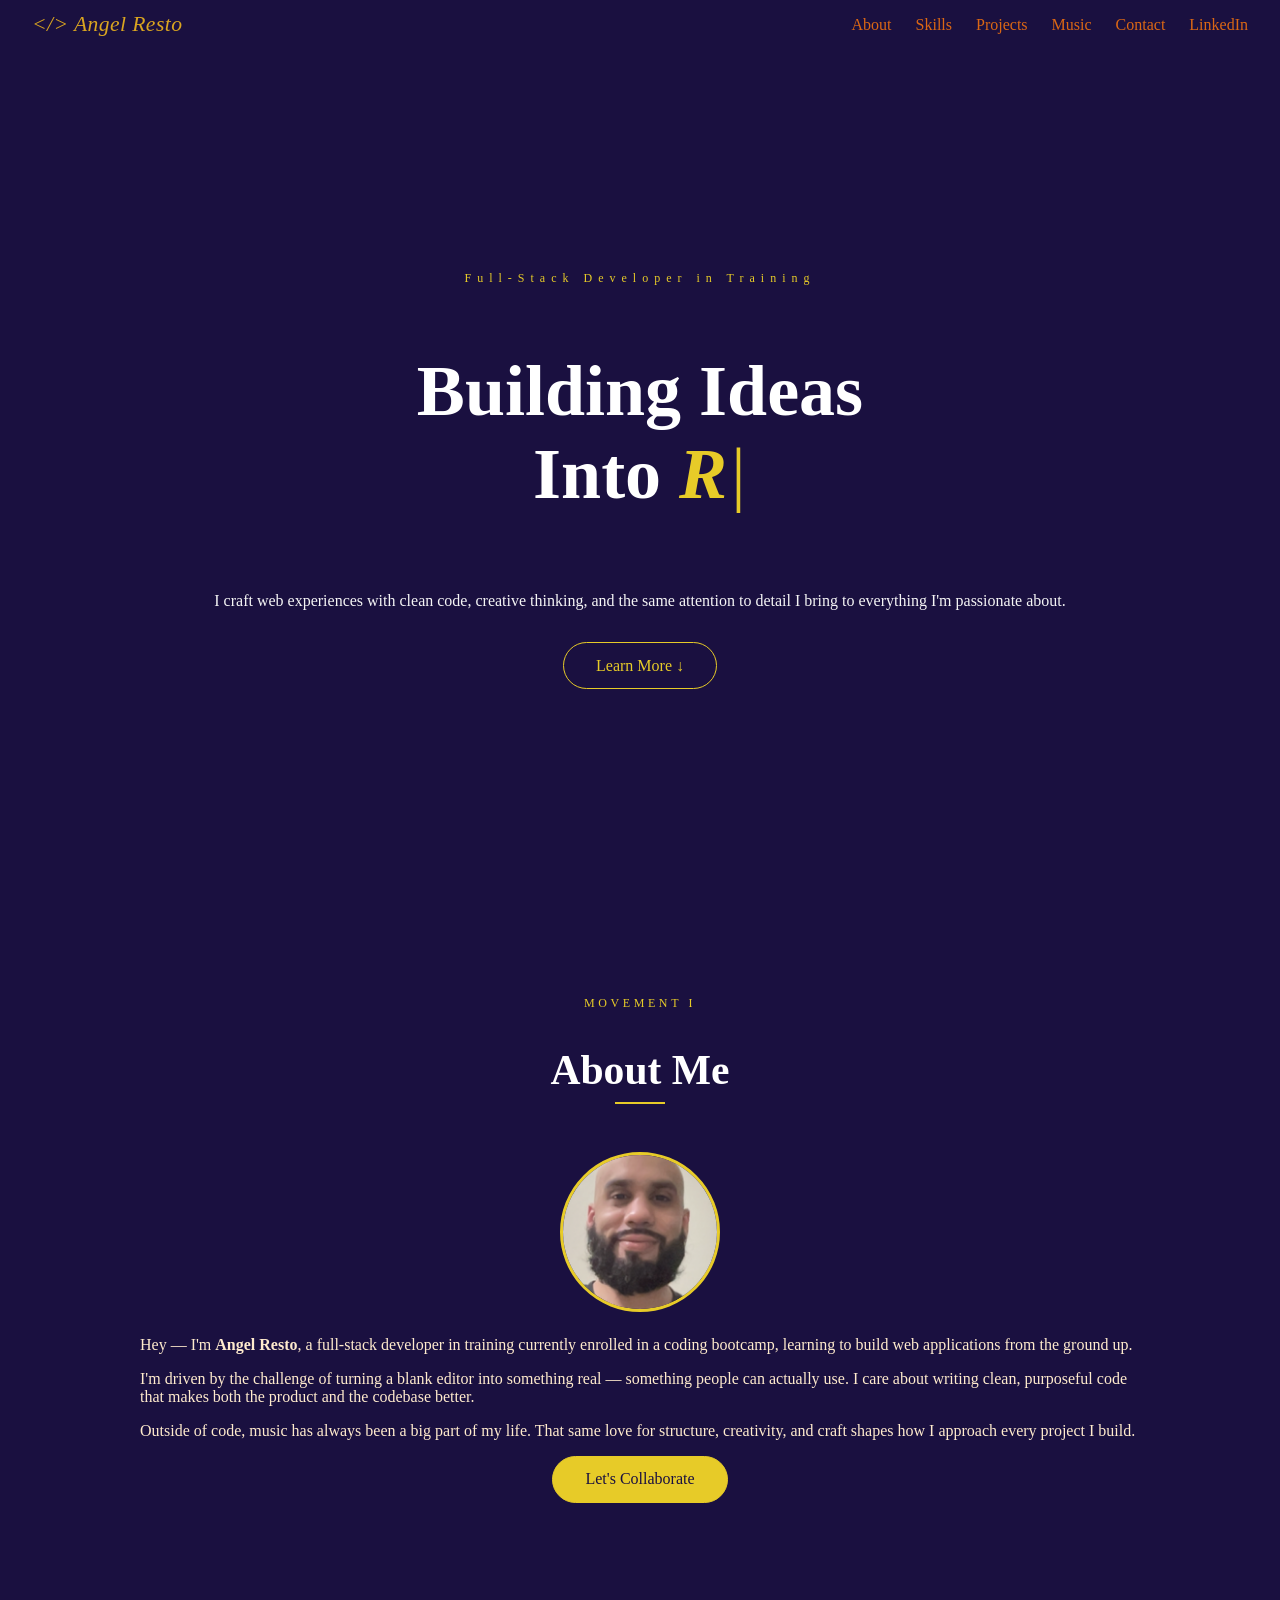
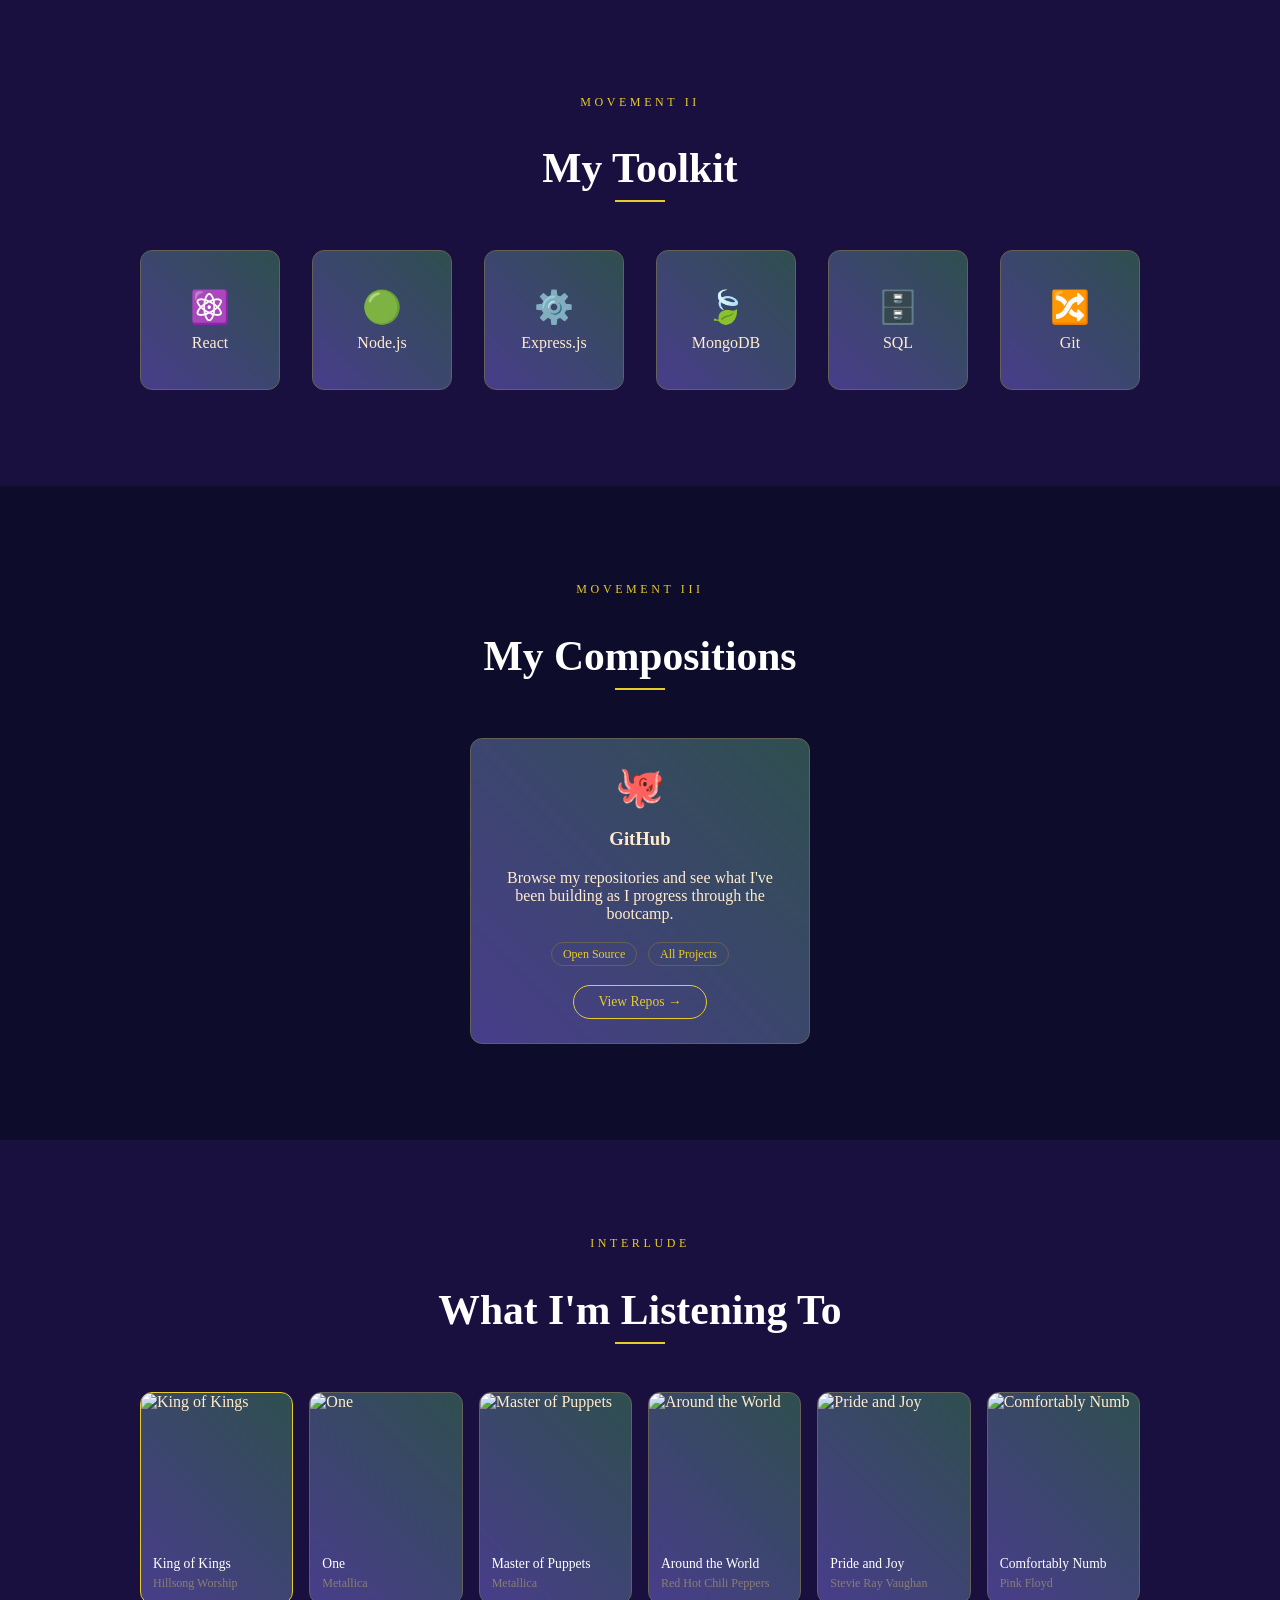
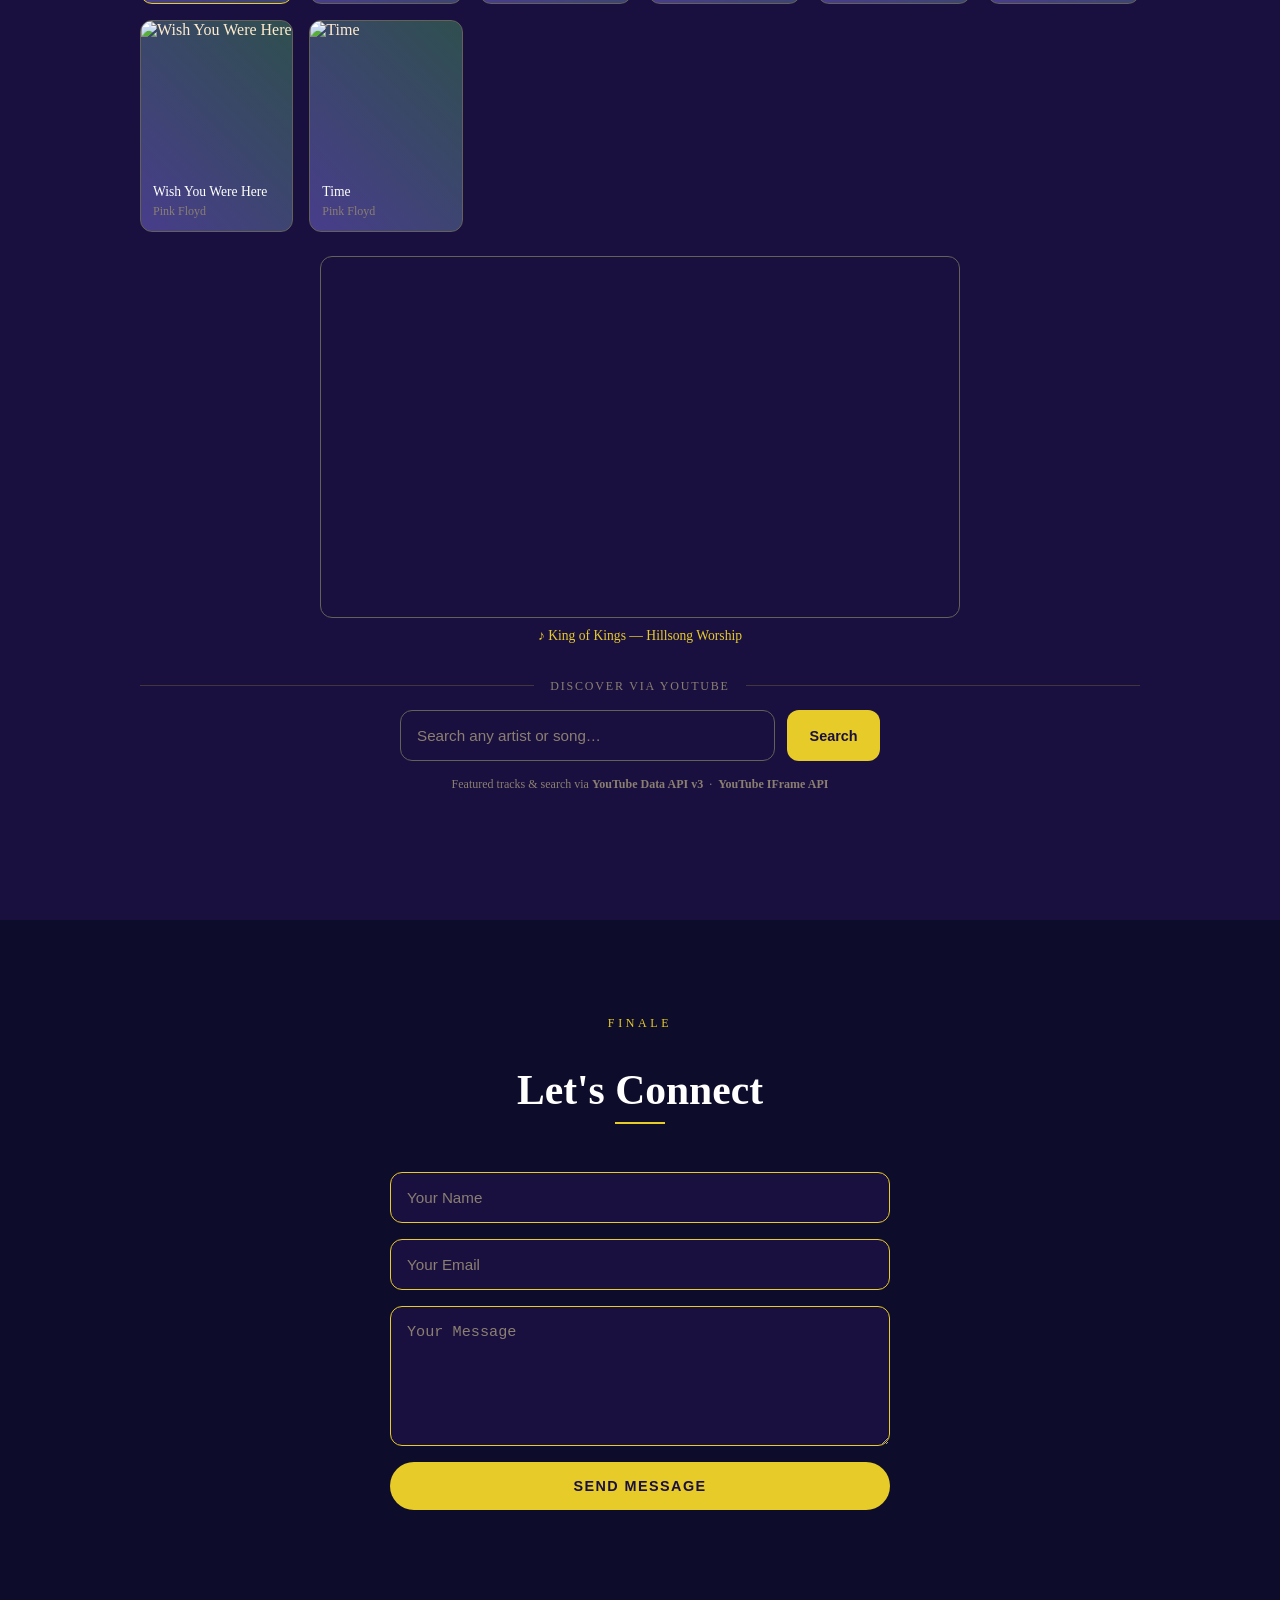
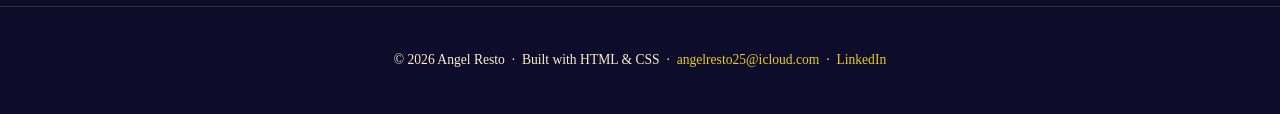
==== index.html @ a1e91346 "Fix search divider label from iTunes to YouTube Co-Authored-By: Claude Sonnet 4.6 <noreply@anthropic" ====
<!DOCTYPE html>                                                                                 
  <html lang="en">
  <head>                                                                                          
    <meta charset="UTF-8">                                  
    <meta name="viewport" content="width=device-width, initial-scale=1.0">
    <link href="styles.css" rel="stylesheet">
    <script src="https://www.youtube.com/iframe_api"></script>                                                     
    <title> Angel | Full-Stack Developer</title>
  </head>                                                                                         
  <body>                                                    
                                                                                                  
    <!--Navigation-->                                       

    <nav>
      <a href="#hero" class="logo"> &lt;/&gt; Angel Resto </a>
      <button class="hamburger" aria-label="Toggle menu">&#9776;</button>
      <ul>                                                                                        
        <li><a href="#about">About</a></li>                 
        <li><a href="#skills">Skills</a></li>                                                     
        <li><a href="#projects">Projects</a></li>
        <li><a href="#music">Music</a></li>
        <li><a href="#contact">Contact</a></li>
        <li><a href="https://www.linkedin.com/in/angel-resto-1301302b9/" target="_blank">LinkedIn</a></li>
      </ul>                                                                                       
    </nav>                                                  

  <!-- Hero Section-->                                                                            
    <section id="hero">
      <p class="hero-eyebrow">Full-Stack Developer in Training</p>                                
      <h1>Building Ideas<br>Into <em>Reality</em></h1>      
      <p class="tagline">                                                                         
        I craft web experiences with clean code, creative thinking, and the same                  
        attention to detail I bring to everything I'm passionate about.                           
      </p>                                                                                        
      <a href="#about" class="btn">Learn More ↓</a>                                               
    </section>                                              
                                                                                                  
  <!--About-->                                                                                    
  <div class="section-wrap fade-in" id="about">
    <div class="inner">                                                                           
      <span class="sectionlabel">Movement I</span>         
      <h2 class="sectiontitle">About Me</h2>
      <div class="gold-rule"></div>                                                               
      <img src="angel.jpeg" alt="Angel Resto" class="about-avatar" />
      <div class="about-text">                                                                    
        <p>                                                 
          Hey — I'm <strong>Angel Resto</strong>, a full-stack developer in training              
          currently enrolled in a coding bootcamp, learning to build web applications             
          from the ground up.                                                                     
        </p>                                                                                      
        <p>                                                                                       
          I'm driven by the challenge of turning a blank editor into something
          real — something people can actually use. I care about writing clean,                   
          purposeful code that makes both the product and the codebase better.                    
        </p>                                                                                      
        <p>                                                                                       
          Outside of code, music has always been a big part of my life. That same                 
          love for structure, creativity, and craft shapes how I approach every                   
          project I build.                                                                        
        </p>                                                                                      
        <a href="#contact" class="btn btn-solid">Let's Collaborate</a>                            
      </div>                                                                                      
    </div>
  </div>                                                                                          
                                                            
  <!--Skills-->
  <div class="section-wrap fade-in" id="skills">
    <div class="inner">                                                                           
      <span class="sectionlabel">Movement II</span>
      <h2 class="sectiontitle">My Toolkit</h2>                                                    
      <div class="gold-rule"></div>                         
      <div class="skills-grid">                                                                   
        <div class="skills-card">
          <span class="skills-icon">⚛️ </span>                                                     
          <span>React</span>                                
        </div>                                                                                    
        <div class="skills-card">
          <span class="skills-icon">🟢</span>                                                     
          <span>Node.js</span>                              
        </div>
        <div class="skills-card">                                                                 
          <span class="skills-icon">⚙️ </span>
          <span>Express.js</span>                                                                 
        </div>                                                                                    
        <div class="skills-card">
          <span class="skills-icon">🍃</span>                                                     
          <span>MongoDB</span>                              
        </div>                                                                                    
        <div class="skills-card">
          <span class="skills-icon">🗄️ </span>                                                     
          <span>SQL</span>                                  
        </div>
        <div class="skills-card">
          <span class="skills-icon">🔀</span>                                                     
          <span>Git</span>
        </div>                                                                                    
      </div>                                                
    </div>
  </div>                                                                                          
  
  <div class="section-wrap alt fade-in" id="projects">                                                    
    <div class="inner">                                     
      <span class="sectionlabel">Movement III</span>
      <h2 class="sectiontitle">My Compositions</h2>
      <div class="gold-rule"></div>                                                               
      <div class="projects-grid">
        <div class="project-card">
          <div class="project-thumb">🐙</div>
          <div class="project-info">
            <h3>GitHub</h3>
            <p>Browse my repositories and see what I've been building as I progress through the bootcamp.</p>
            <span class="tag">Open Source</span>
            <span class="tag">All Projects</span>
            <a href="https://github.com/lresto434-eng" target="_blank" class="card-btn">View Repos →</a>
          </div>
        </div>
      </div>
    </div>                                                                                        
  </div>
                                                                                                  
  <!-- ═══ MUSIC ═══ -->
  <div class="section-wrap fade-in" id="music">
    <div class="inner">
      <span class="sectionlabel">Interlude</span>
      <h2 class="sectiontitle">What I'm Listening To</h2>
      <div class="gold-rule"></div>

      <!-- Featured tracks — click to load into YouTube player -->
      <div class="music-featured-grid"></div>

      <!-- YouTube IFrame Player -->
      <div class="yt-player-wrap">
        <div id="yt-player"></div>
      </div>
      <p class="yt-now-playing" id="yt-now-playing">♪ King of Kings — Hillsong Worship</p>

      <!-- iTunes API search -->
      <div class="music-search-divider">
        <span>Discover via YouTube</span>
      </div>
      <div class="music-search">
        <input type="text" id="music-input" placeholder="Search any artist or song…" />
        <button id="music-search-btn">Search</button>
      </div>
      <p class="music-api-note">
        Featured tracks &amp; search via <strong>YouTube Data API v3</strong> &nbsp;·&nbsp; <strong>YouTube IFrame API</strong>
      </p>
      <div class="music-search-grid"></div>
    </div>
  </div>

  <!-- ═══ CONTACT ═══ -->                                  
    <div class="section-wrap alt fade-in" id="contact">
      <div class="inner">
        <span class="sectionlabel">Finale</span>
        <h2 class="sectiontitle">Let's Connect</h2>                                               
        <div class="gold-rule"></div>
        <form class="contact-form">
          <input type="text"  name="name"    placeholder="Your Name"    required />
          <input type="email" name="email"   placeholder="Your Email"   required />
          <textarea           name="message" placeholder="Your Message" required></textarea>
          <button type="submit">Send Message</button>
        </form>
                                                                                   
      </div>
    </div>                                                                                        
                                                            
    <!-- Footer -->
    <footer>
      <p>
        © 2026 Angel Resto &nbsp;·&nbsp; Built with HTML &amp; CSS &nbsp;·&nbsp;
        <a href="mailto:angelresto25@icloud.com">angelresto25@icloud.com</a> &nbsp;·&nbsp;
        <a href="https://www.linkedin.com/in/angel-resto-1301302b9/" target="_blank">LinkedIn</a>                      
      </p>                                                                                        
    </footer>                                                                                     
    <script src="script.js"></script>
  </body>
  </html>
---- styles.css ----
html * {
    box-sizing: border-box;
}

body {
    margin: 0;
    padding: 0;
    background: #1a1040;
    font-family: Georgia, 'Times New Roman', Times, serif;
    color: blanchedalmond;
}

/* ── Nav ── */
nav {
    position: fixed;
    top: 0;
    width: 100%;
    display: flex;
    align-items: center;
    justify-content: space-between;
    padding: 0.75rem 2rem;
    z-index: 100;
}

nav ul {
    display: flex;
    list-style: none;
    gap: 1.5rem;
    margin: 0;
    padding: 0;
}

nav ul a {
    color: rgb(219, 103, 20);
    text-decoration: none;
}

nav ul a:hover {
    color: rgb(134, 9, 3);
}

.logo {
    color: goldenrod;
    font-size: 1.35rem;
    font-style: italic;
    text-decoration: none;
    letter-spacing: 0.02em;
}

/* ── Hero ── */
#hero {
    position: relative;
    padding: 6em 2em 3em;
    display: flex;
    flex-direction: column;
    align-items: center;
    justify-content: center;
    min-height: 100vh;
    text-align: center;
}

.hero-eyebrow {
    font-size: 0.75em;
    letter-spacing: 0.5em;
    color: rgb(231, 203, 40);
    margin-bottom: 5px;
}

h1 {
    font-size: clamp(2.5rem, 6vw, 4.5rem);
    text-align: center;
    color: white;
}

#hero h1 em {
    color: rgb(231, 203, 40);
    font-style: italic;
}

.tagline {
    margin-bottom: 2rem;
    color: whitesmoke;
}

/* ── Button ── */
.btn {
    display: block;
    border: 1.5px solid rgb(231, 203, 40);
    padding: 0.85em 2em;
    border-radius: 50px;
    color: rgb(231, 203, 40);
    text-decoration: none;
    width: fit-content;
    margin: 0 auto;
    transition: background 0.25s, color 0.25s;
}

.btn:hover {
    background: rgb(231, 203, 40);
    color: #1a1040;
}

.btn-solid {
    background: rgb(231, 203, 40);
    color: #1a1040;
}

.btn-solid:hover {
    background: rgb(248, 225, 95);
}

/* ── Section layout ── */
.section-wrap {
    padding: 6rem 2rem;
}

.section-wrap.alt {
    background: #0d0c2a;
}

.inner {
    max-width: 1000px;
    margin: 0 auto;
}

.sectionlabel {
    display: block;
    text-align: center;
    color: rgb(231, 203, 40);
    font-size: 0.75rem;
    letter-spacing: 0.3em;
    text-transform: uppercase;
    margin-bottom: 0.5rem;
}

.sectiontitle {
    color: white;
    text-align: center;
    font-size: clamp(1.8rem, 4vw, 2.6rem);
    margin-bottom: 0.5rem;
}

.gold-rule {
    width: 50px;
    height: 2px;
    background: rgb(231, 203, 40);
    margin: 0 auto 3rem;
}

h2, h3 {
    text-align: center;
}

p {
    color: blanchedalmond;
}

/* ── About ── */
.about-avatar {
    display: block;
    width: 160px;
    height: 160px;
    border-radius: 50%;
    object-fit: cover;
    border: 3px solid rgb(231, 203, 40);
    margin: 0 auto 1.5rem;
}

/* ── Skills ── */
.skills-grid {
    display: flex;
    justify-content: space-between;
    align-items: center;
    flex-wrap: wrap;
    gap: 1rem;
}

.skills-card {
    border: 1.5px solid rgb(99, 97, 88);
    width: 140px;
    height: 140px;
    border-radius: 12px;
    background: linear-gradient(45deg, darkslateblue, darkslategray);
    text-align: center;
    display: flex;
    flex-direction: column;
    align-items: center;
    justify-content: center;
}

.skills-card:hover {
    border-color: rgb(231, 203, 40);
}

span.skills-icon {
    display: block;
    font-size: 2em;
    margin-bottom: 0.5rem;
}

/* ── Projects ── */
.projects-grid {
    display: flex;
    justify-content: center;
    gap: 1.5rem;
    flex-wrap: wrap;
}

.project-card {
    border: 1.5px solid rgb(99, 97, 88);
    width: 340px;
    border-radius: 12px;
    background: linear-gradient(45deg, darkslateblue, darkslategray);
    text-align: center;
    padding: 1.5rem;
}

.project-card:hover {
    border-color: rgb(231, 203, 40);
}

.project-thumb {
    display: block;
    font-size: 2.5rem;
    margin-bottom: 1rem;
}

.tag {
    display: inline-block;
    border: 1px solid rgb(99, 97, 88);
    color: rgb(231, 203, 40);
    padding: 0.2rem 0.7rem;
    border-radius: 50px;
    font-size: 0.75rem;
    margin: 0.2rem;
}

span a {
    color: rgb(231, 203, 40);
}

.project-info h3 a {
    color: white;
    text-decoration: none;
}

.project-info h3 a:hover {
    color: rgb(231, 203, 40);
}

/* ── YouTube player ── */
.yt-player-wrap {
  position: relative;
  width: 100%;
  max-width: 640px;
  margin: 1.5rem auto 0;
  padding-bottom: min(56.25%, 360px);
  height: 0;
  border-radius: 12px;
  overflow: hidden;
  border: 1.5px solid rgb(99, 97, 88);
}

.yt-player-wrap iframe {
  position: absolute;
  top: 0; left: 0;
  width: 100%;
  height: 100%;
}

.yt-now-playing {
  text-align: center;
  color: rgb(231, 203, 40);
  font-size: 0.85rem;
  margin: 0.6rem 0 2rem;
}

.music-search-divider {
  text-align: center;
  margin: 2rem 0 1rem;
  position: relative;
}

.music-search-divider::before {
  content: '';
  position: absolute;
  top: 50%;
  left: 0; right: 0;
  height: 1px;
  background: rgba(231, 203, 40, 0.2);
}

.music-search-divider span {
  position: relative;
  background: #1a1040;
  padding: 0 1rem;
  color: rgb(138, 127, 112);
  font-size: 0.75rem;
  letter-spacing: 0.15em;
  text-transform: uppercase;
}

/* ── Music search bar ── */
.music-search {
  display: flex;
  gap: 0.75rem;
  max-width: 480px;
  margin: 0 auto 1rem;
}

.music-search input {
  flex: 1;
  border-color: rgb(99, 97, 88);
}

.music-search input:focus {
  outline: none;
  border-color: rgb(231, 203, 40);
}

.music-search button {
  background: rgb(231, 203, 40);
  color: #1a1040;
  border: none;
  padding: 0 1.4rem;
  border-radius: 12px;
  font-size: 0.9rem;
  font-weight: 600;
  cursor: pointer;
  transition: background 0.25s;
  white-space: nowrap;
}

.music-search button:hover {
  background: rgb(248, 225, 95);
}

.music-api-note {
  text-align: center;
  font-size: 0.75rem;
  color: rgb(138, 127, 112);
  margin-bottom: 2rem;
}

.music-api-note a {
  color: rgb(231, 203, 40);
  text-decoration: none;
}

/* ── Music Section ── */
.music-featured-grid {
  display: grid;
  grid-template-columns: repeat(auto-fill, minmax(140px, 1fr));
  gap: 1rem;
  margin-bottom: 1.5rem;
}

.music-featured-grid .music-card {
  cursor: pointer;
}

.music-featured-grid .music-card.active {
  border-color: rgb(231, 203, 40);
}

.music-grid,
.music-search-grid {
  display: grid;
  grid-template-columns: repeat(auto-fill, minmax(160px, 1fr));
  gap: 1.2rem;
  margin-top: 1.5rem;
}

.music-card {
  background: linear-gradient(45deg, darkslateblue, darkslategray);
  border: 1.5px solid rgb(99, 97, 88);
  border-radius: 12px;
  overflow: hidden;
  display: flex;
  flex-direction: column;
  transition: border-color 0.25s;
}

.music-card:hover {
  border-color: rgb(231, 203, 40);
}

.music-art {
  width: 100%;
  aspect-ratio: 1;
  object-fit: cover;
  display: block;
}

.music-info {
  padding: 0.75rem;
  flex: 1;
}

.music-track {
  color: white;
  font-size: 0.85rem;
  margin: 0 0 0.25rem;
  white-space: nowrap;
  overflow: hidden;
  text-overflow: ellipsis;
}

.music-artist {
  color: rgb(138, 127, 112);
  font-size: 0.75rem;
  margin: 0;
}

.music-play {
  width: 100%;
  background: none;
  border: none;
  border-top: 1px solid rgba(231, 203, 40, 0.2);
  color: rgb(231, 203, 40);
  font-size: 1rem;
  padding: 0.6rem;
  cursor: pointer;
  transition: background 0.25s;
}

.music-play:hover {
  background: rgba(231, 203, 40, 0.1);
}

/* ── Project card button ── */
.card-btn {
  display: block;
  width: fit-content;
  margin: 1rem auto 0;
  border: 1.5px solid rgb(231, 203, 40);
  color: rgb(231, 203, 40);
  padding: 0.6em 1.8em;
  border-radius: 50px;
  text-decoration: none;
  font-size: 0.85rem;
  transition: background 0.25s, color 0.25s;
}

.card-btn:hover {
  background: rgb(231, 203, 40);
  color: #1a1040;
}

/* ── Contact ── */
.contact-form {
    display: flex;
    flex-direction: column;
    max-width: 500px;
    margin: 0 auto;
    gap: 1rem;
}

input {
    width: 100%;
    padding: 1rem;
    border-radius: 12px;
    border: 1.5px solid rgb(231, 203, 40);
    background: #1a1040;
    color: whitesmoke;
    font-size: 0.95rem;
}

textarea {
    min-height: 140px;
    width: 100%;
    padding: 1rem;
    border-radius: 12px;
    border: 1.5px solid rgb(231, 203, 40);
    background: #1a1040;
    color: whitesmoke;
    font-size: 0.95rem;
    resize: vertical;
}

input::placeholder,
textarea::placeholder {
    color: rgb(138, 127, 112);
}

.contact-form button {
    background: rgb(231, 203, 40);
    color: #1a1040;
    border: none;
    padding: 1rem;
    border-radius: 50px;
    font-size: 0.9rem;
    font-weight: 600;
    letter-spacing: 0.1em;
    text-transform: uppercase;
    cursor: pointer;
    width: 100%;
    transition: background 0.25s;
}

.contact-form button:hover {
    background: rgb(248, 225, 95);
}

/* ── Social links (contact section) ── */
.social-links {
  display: flex;
  justify-content: center;
  margin-top: 1.5rem;
}

.social-btn {
  border: 1.5px solid rgb(231, 203, 40);
  color: rgb(231, 203, 40);
  padding: 0.6em 1.8em;
  border-radius: 50px;
  text-decoration: none;
  font-size: 0.9rem;
  letter-spacing: 0.05em;
  transition: background 0.25s, color 0.25s;
}

.social-btn:hover {
  background: rgb(231, 203, 40);
  color: #1a1040;
}

/* ── Footer ── */
footer {
    background: #0d0c2a;
    border-top: 1px solid rgba(231, 203, 40, 0.2);
    text-align: center;
    padding: 2rem;
    color: rgb(138, 127, 112);
    font-size: 0.85rem;
}

footer a {
    color: rgb(231, 203, 40);
    text-decoration: none;
}

  /* ── Responsive ── */                                                                          
  @media (max-width: 768px) {
    /* Keep logo and hamburger side-by-side */
    nav {
      flex-direction: row;
      align-items: center;
      padding: 0.75rem 1rem;
      flex-wrap: wrap;
    }

    /* Show the hamburger button */
    .hamburger {
      display: block;
    }

    /* Hide links by default; nav.nav-open reveals them */
    nav ul {
      display: none;
      flex-direction: column;
      align-items: center;
      gap: 1rem;
      width: 100%;
      padding: 0.75rem 0;
      border-top: 1px solid rgba(231, 203, 40, 0.2);
    }

    nav.nav-open ul {
      display: flex;
    }

                                                            
    #hero {
      padding: 9em 1.5em 3em;
    }                                                                                             
   
    .section-wrap {                                                                               
      padding: 4rem 1.5rem;                                 
    }

    .skills-grid {
      justify-content: center;
    }
                                                                                                  
    .project-card {
      width: 100%;                                                                                
      max-width: 340px;                                     
    }
  }

/* ── Typewriter cursor ── */
/* The | character blinks using a CSS animation. step-end makes it switch
   instantly (on/off) rather than smoothly fading, which looks like a real cursor. */
.typewriter-cursor {
  display: inline;
  color: rgb(231, 203, 40);
  font-weight: 300;
  animation: blink 0.75s step-end infinite;
}

@keyframes blink {
  0%, 100% { opacity: 1; }
  50%       { opacity: 0; }
}

/* ── Hamburger button ── */
/* Hidden on desktop; script.js toggles nav.nav-open to show/hide the ul */
.hamburger {
  display: none;
  background: none;
  border: 1.5px solid goldenrod;
  color: goldenrod;
  font-size: 1.25rem;
  border-radius: 6px;
  padding: 0.25rem 0.6rem;
  cursor: pointer;
}

/* ── Active nav link (set by script.js) ── */
nav ul a.active {
  color: rgb(231, 203, 40);
  border-bottom: 1.5px solid rgb(231, 203, 40);
}

/* ── Scroll fade-in ── */
/* .js-loaded is added to <body> by script.js, so this only activates when
   JS is running — visitors without JS will still see all content normally */
.js-loaded .fade-in {
  opacity: 0;
  transform: translateY(28px);
  transition: opacity 0.6s ease, transform 0.6s ease;
}

.js-loaded .fade-in.visible {
  opacity: 1;
  transform: translateY(0);
}

/* ── Contact form success message ── */
.form-success {
  text-align: center;
  color: rgb(231, 203, 40);
  font-size: 1.1rem;
  padding: 2rem;
  border: 1.5px solid rgb(231, 203, 40);
  border-radius: 12px;
}

.form-error {
  text-align: center;
  color: tomato;
  font-size: 0.9rem;
  margin-bottom: 0.5rem;
}

  @media (max-width: 480px) {
    nav ul {
      font-size: 0.85rem;
      gap: 0.5rem;                                                                                
    }
                                                                                                  
    .skills-card {                                          
      width: 120px;
      height: 120px;
    }

    .section-wrap {                                                                               
      padding: 3rem 1rem;
    }                                                                                             
  }
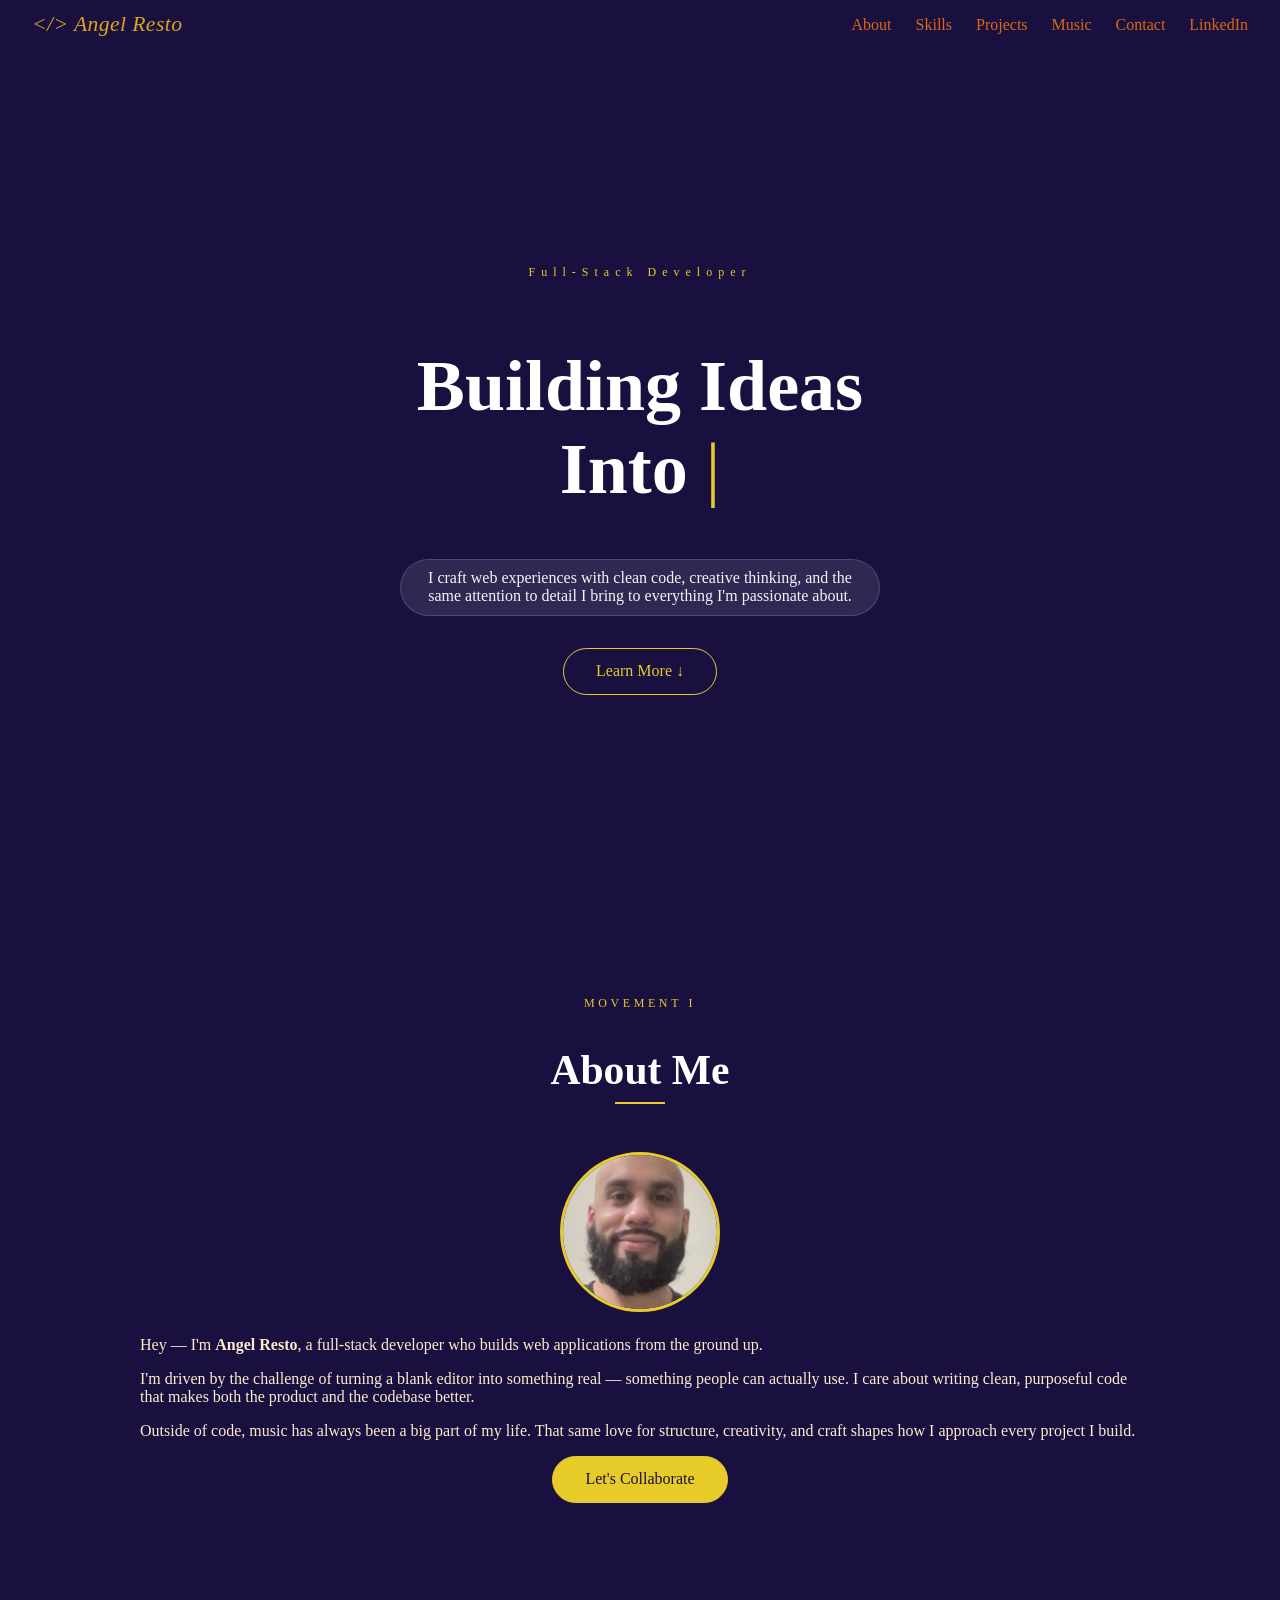
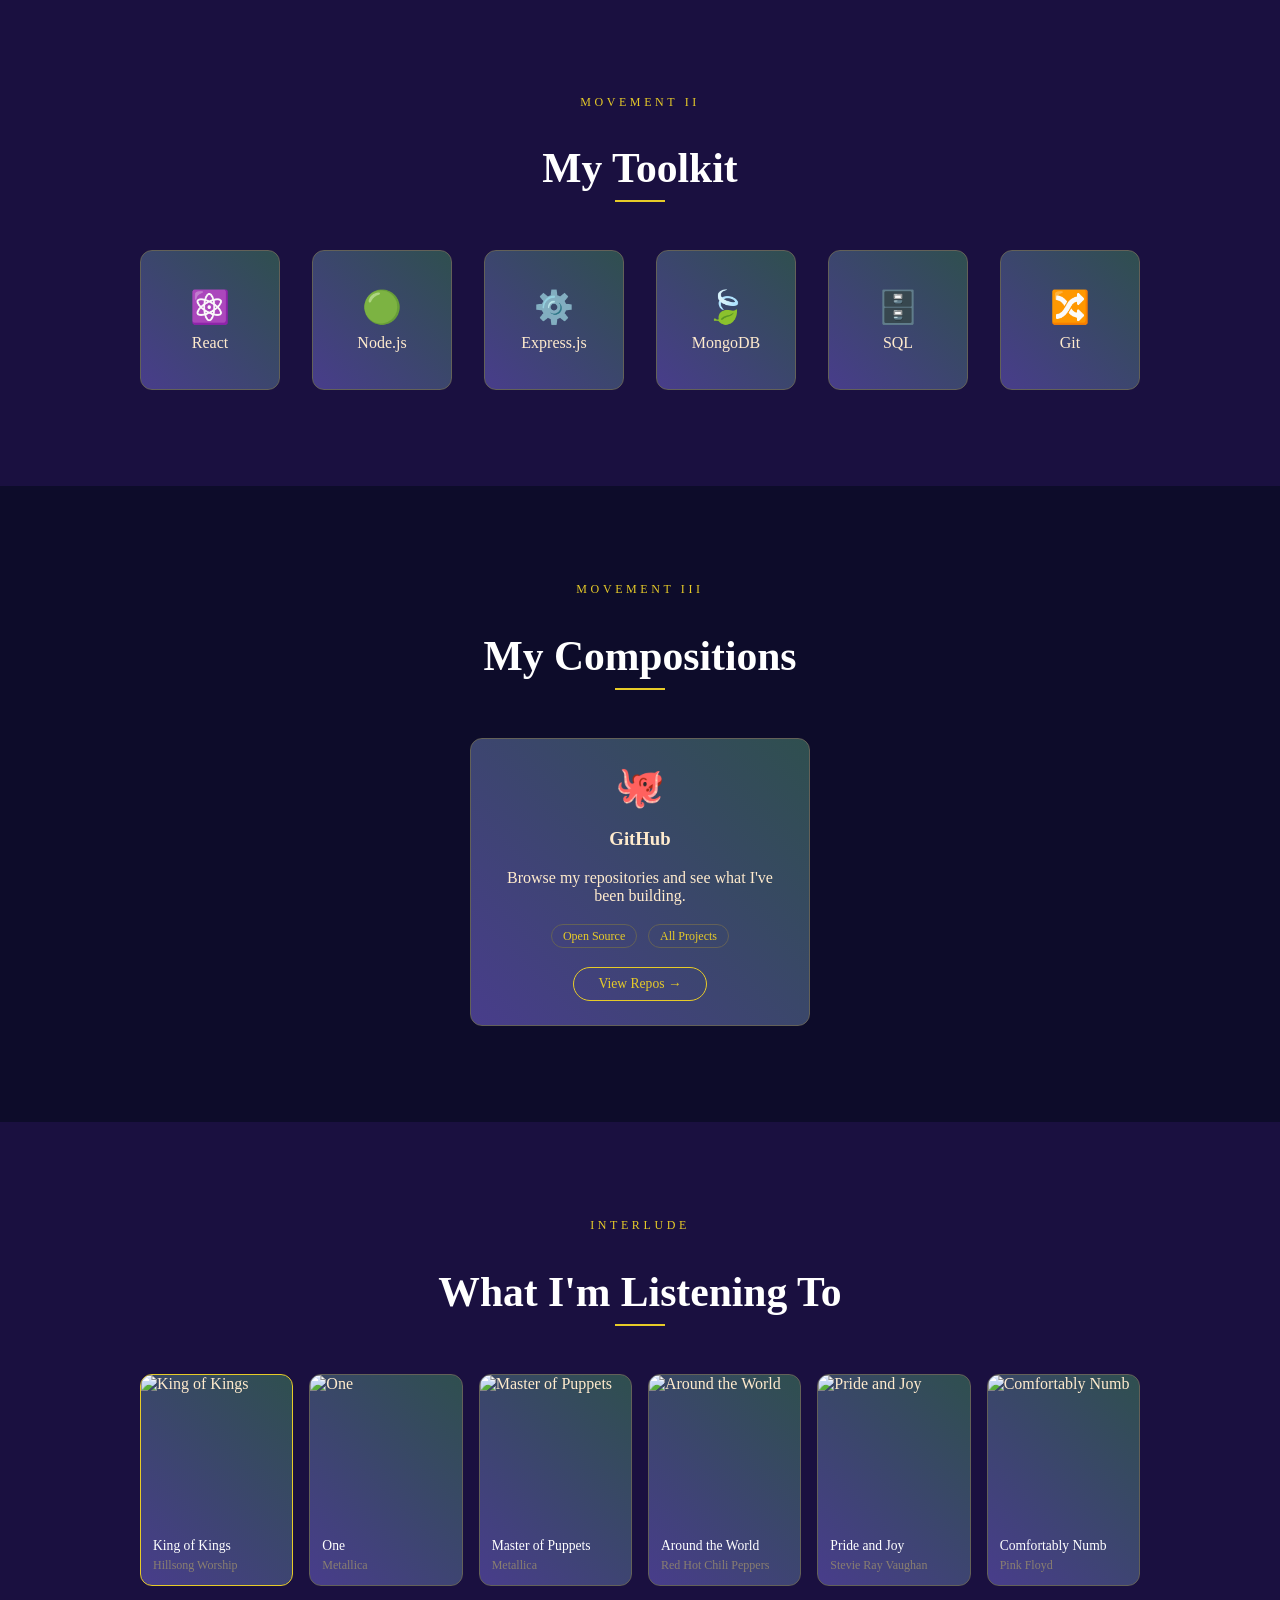
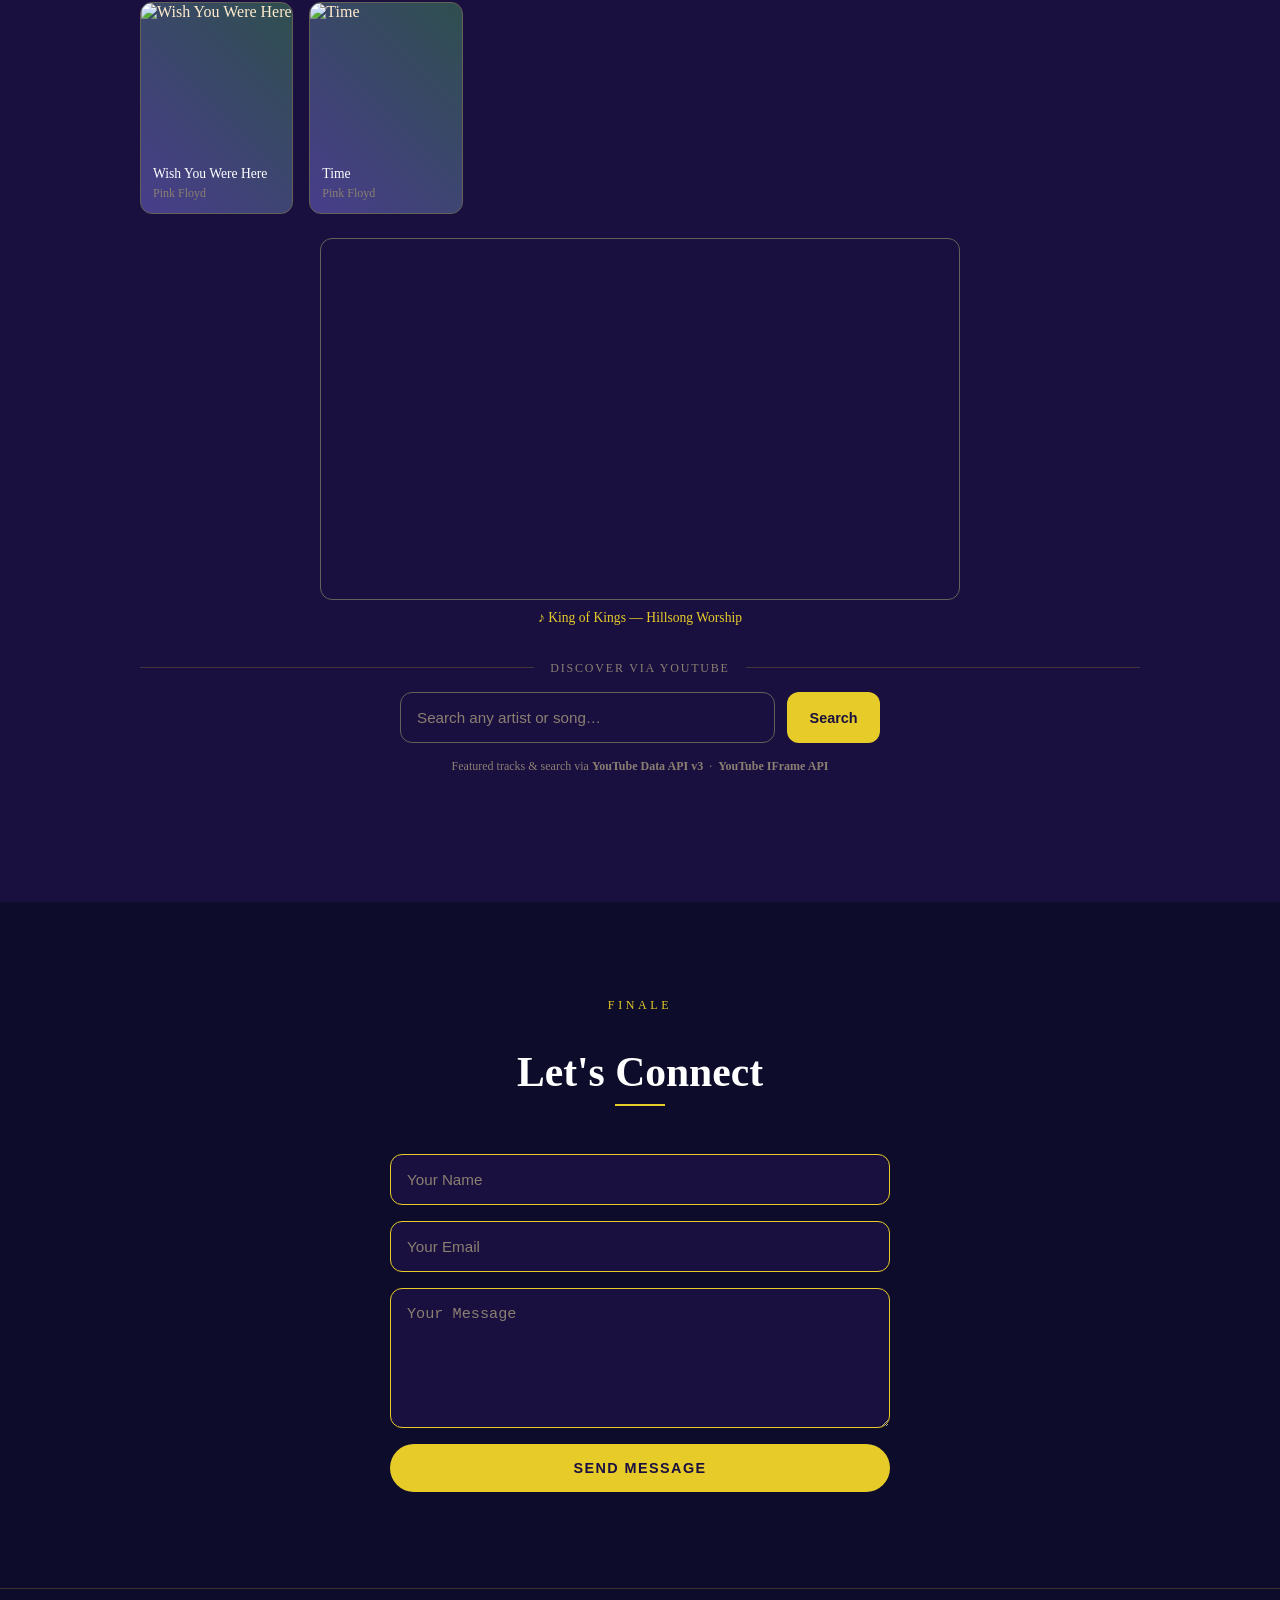
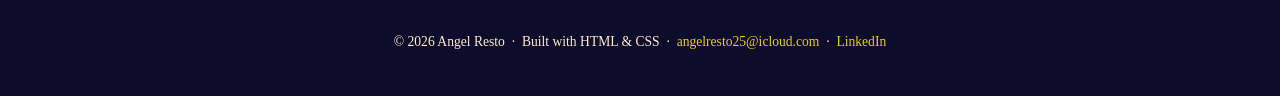
==== commit dfc8fee7: "Update index.html" ====
--- a/index.html
+++ b/index.html
@@ -26,7 +26,7 @@
 
   <!-- Hero Section-->                                                                            
     <section id="hero">
-      <p class="hero-eyebrow">Full-Stack Developer in Training</p>                                
+      <p class="hero-eyebrow">Full-Stack Developer</p>                                
       <h1>Building Ideas<br>Into <em>Reality</em></h1>      
       <p class="tagline">                                                                         
         I craft web experiences with clean code, creative thinking, and the same                  
@@ -44,8 +44,7 @@
       <img src="angel.jpeg" alt="Angel Resto" class="about-avatar" />
       <div class="about-text">                                                                    
         <p>                                                 
-          Hey — I'm <strong>Angel Resto</strong>, a full-stack developer in training              
-          currently enrolled in a coding bootcamp, learning to build web applications             
+          Hey — I'm <strong>Angel Resto</strong>, a full-stack developer who builds web applications             
           from the ground up.                                                                     
         </p>                                                                                      
         <p>                                                                                       
@@ -108,7 +107,7 @@
           <div class="project-thumb">🐙</div>
           <div class="project-info">
             <h3>GitHub</h3>
-            <p>Browse my repositories and see what I've been building as I progress through the bootcamp.</p>
+            <p>Browse my repositories and see what I've been building.</p>
             <span class="tag">Open Source</span>
             <span class="tag">All Projects</span>
             <a href="https://github.com/lresto434-eng" target="_blank" class="card-btn">View Repos →</a>
--- a/styles.css
+++ b/styles.css
@@ -70,6 +70,7 @@
     font-size: clamp(2.5rem, 6vw, 4.5rem);
     text-align: center;
     color: white;
+    margin-bottom: 2rem;
 }
 
 #hero h1 em {
@@ -80,6 +81,13 @@
 .tagline {
     margin-bottom: 2rem;
     color: whitesmoke;
+    text-align: center;
+    max-width: 480px;
+    background: rgba(255, 255, 255, 0.1);
+    border: 1px solid rgba(255, 255, 255, 0.15);
+    border-radius: 50px;
+    padding: 0.6em 1.4em;
+    backdrop-filter: blur(8px);
 }
 
 /* ── Button ── */
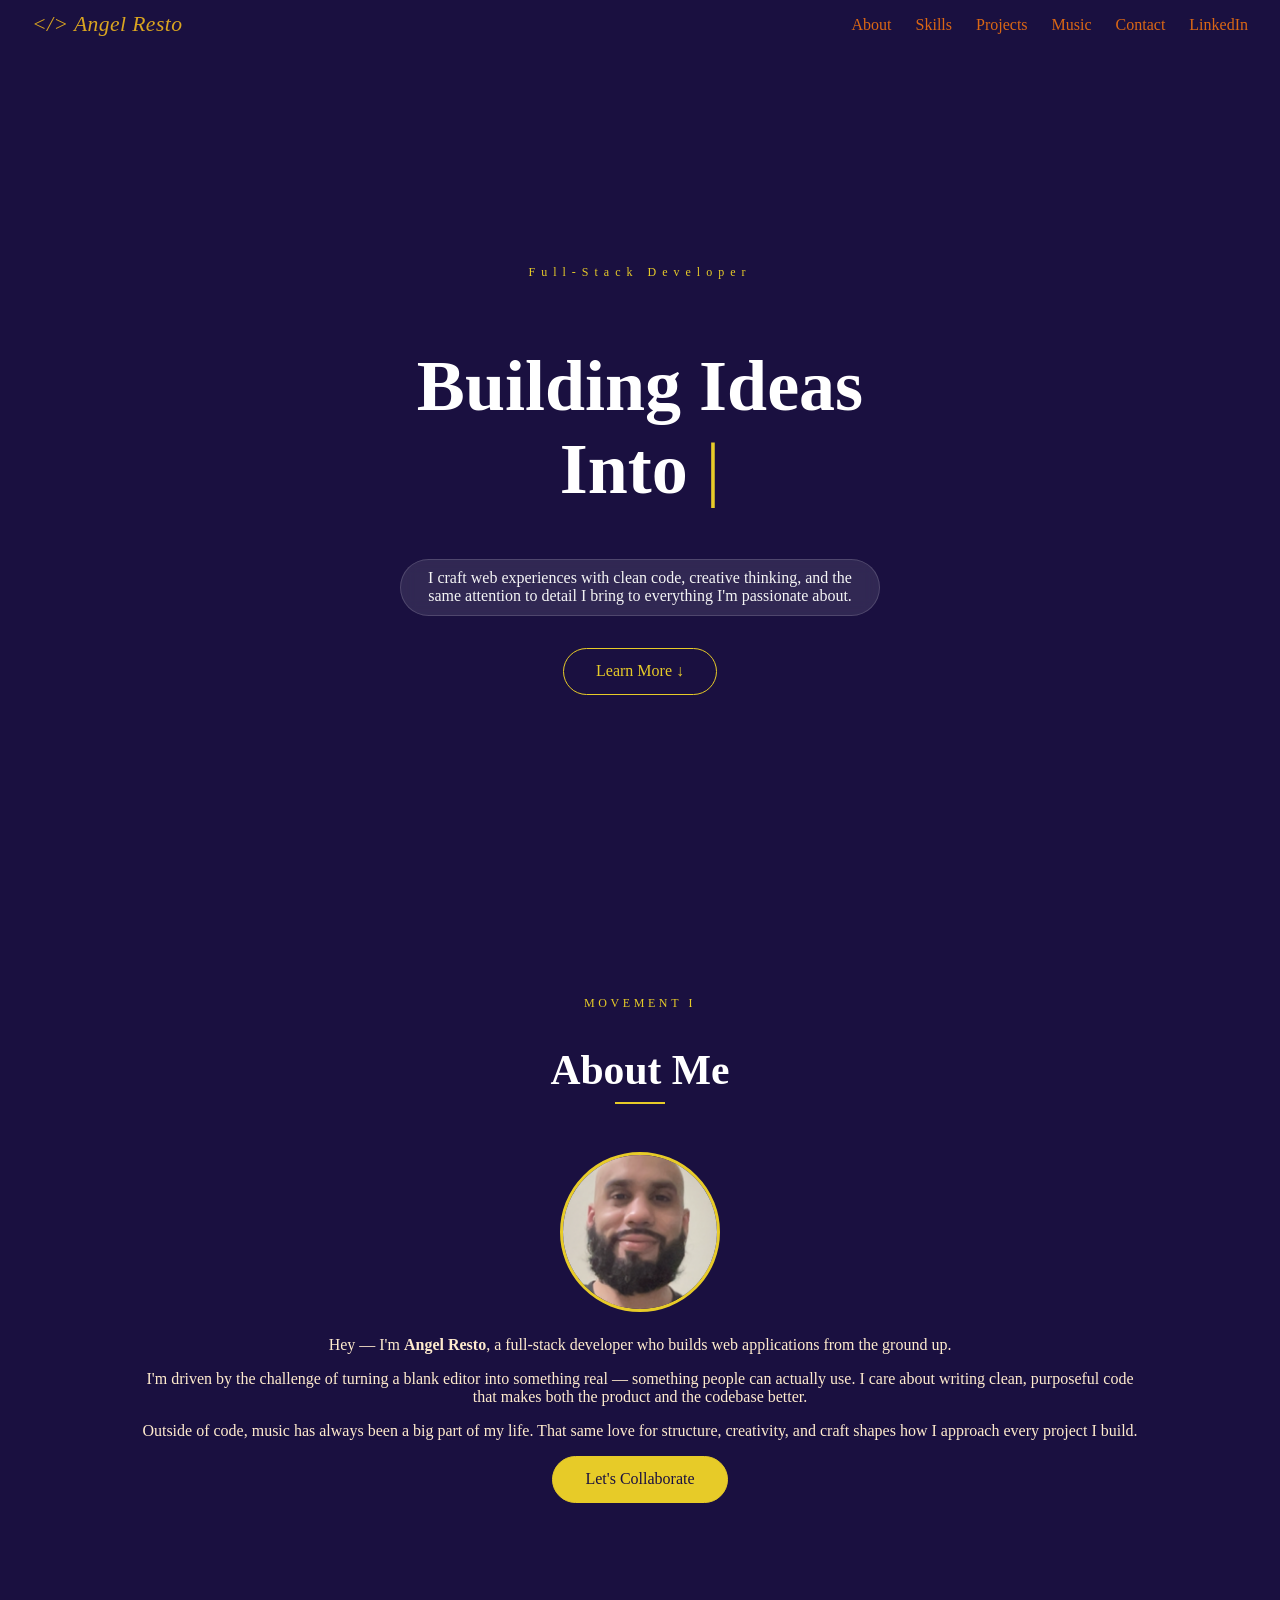
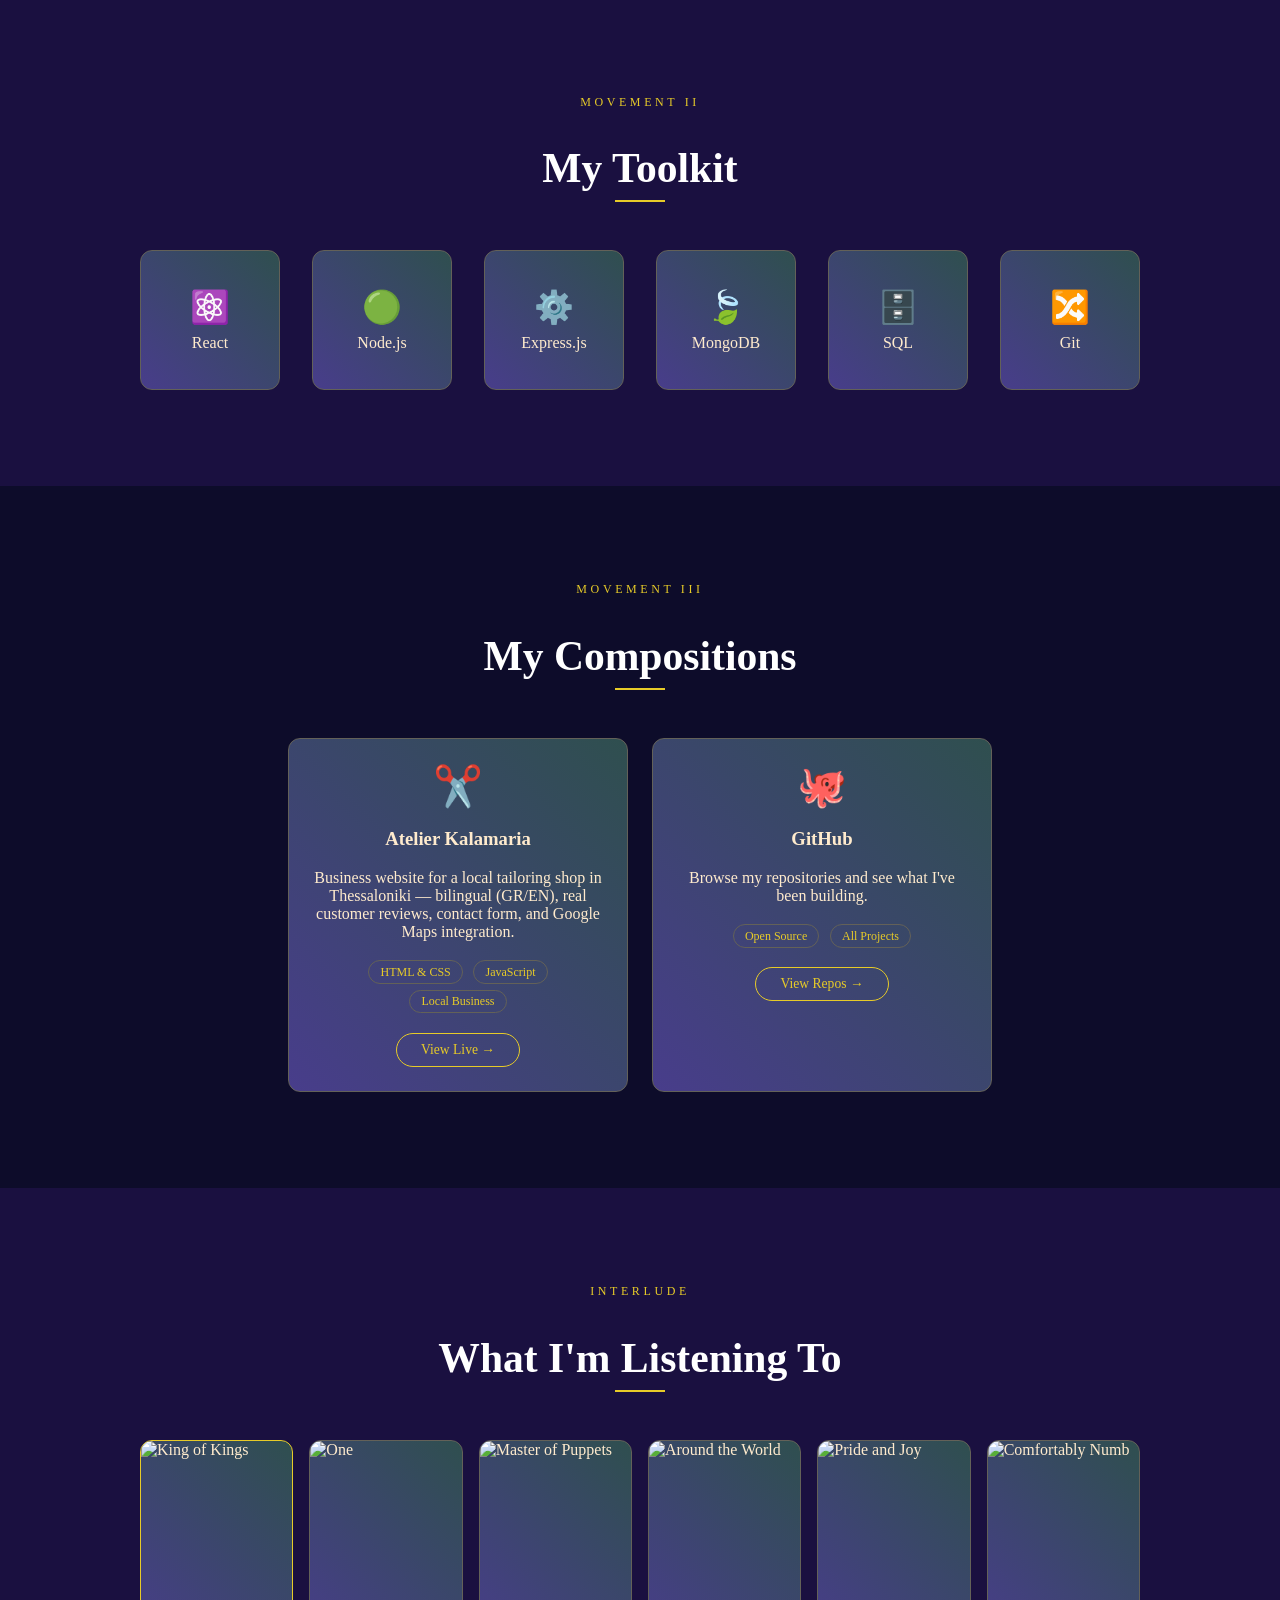
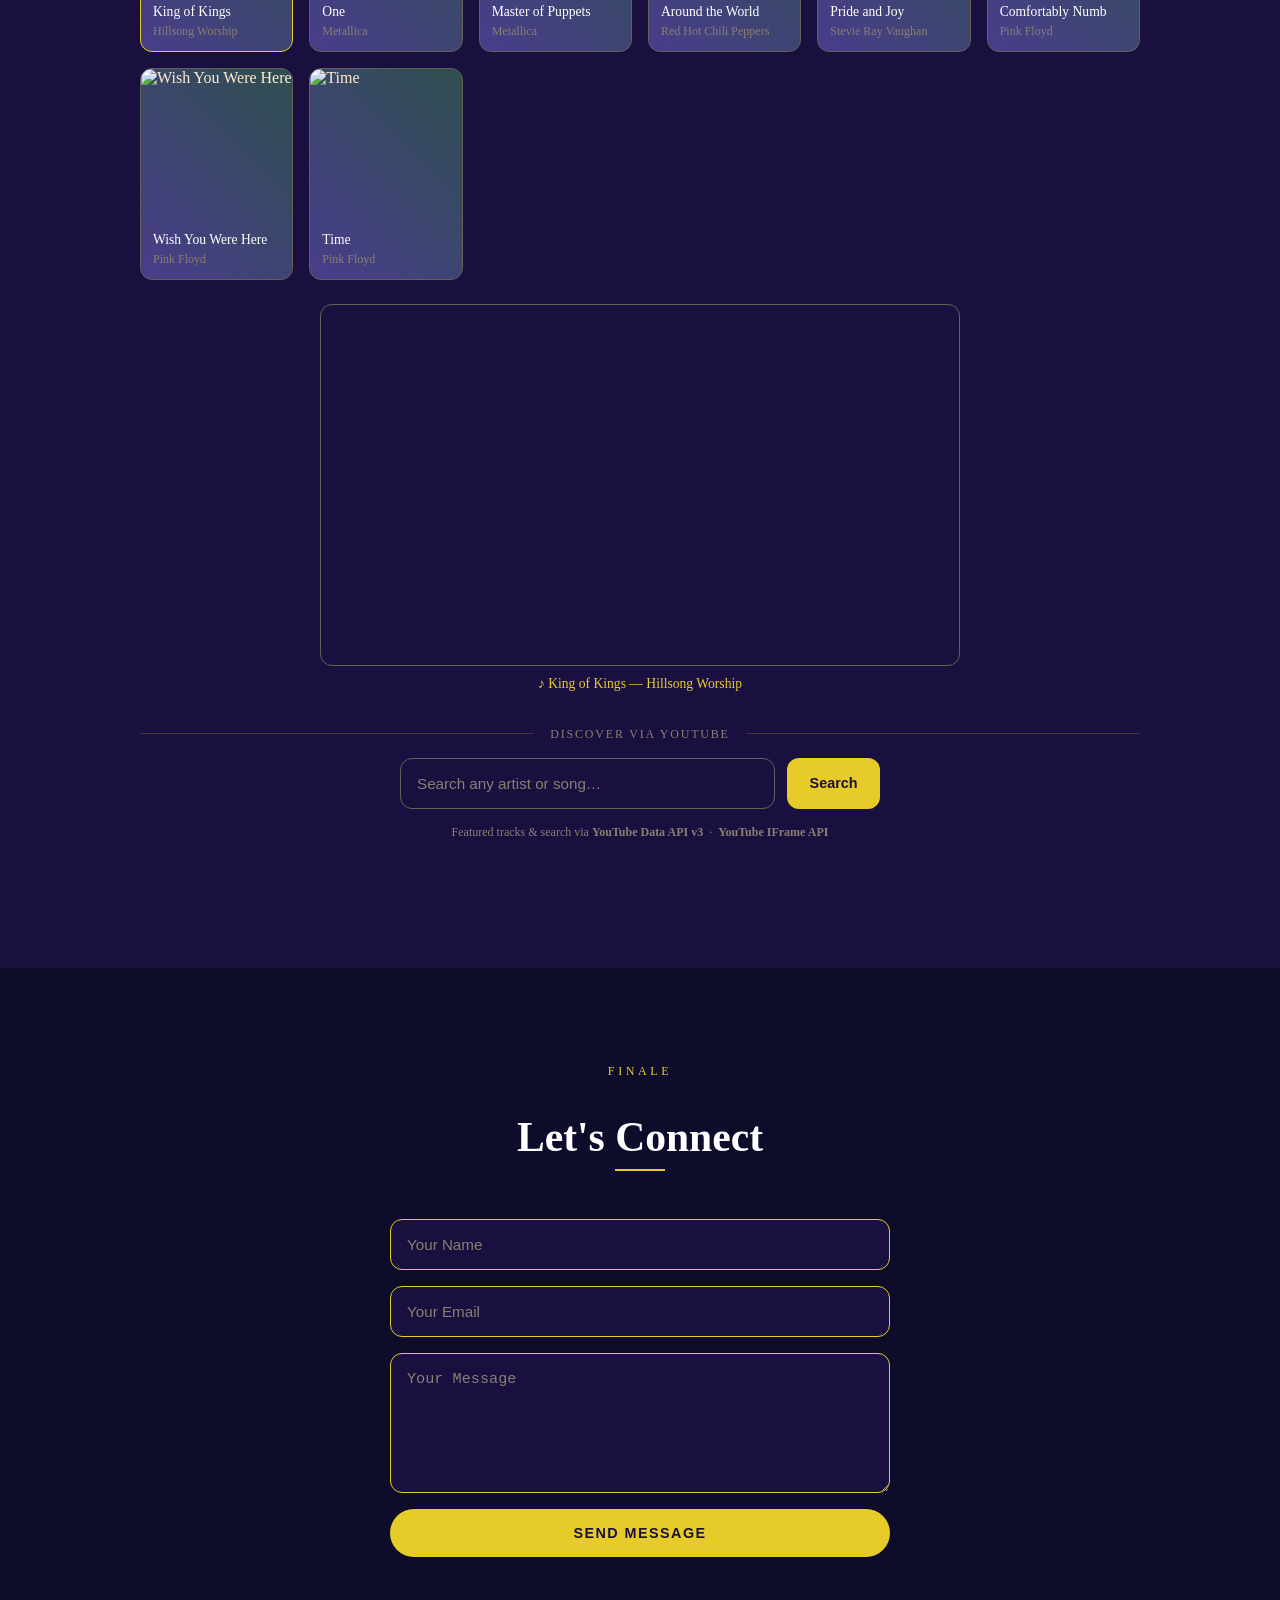
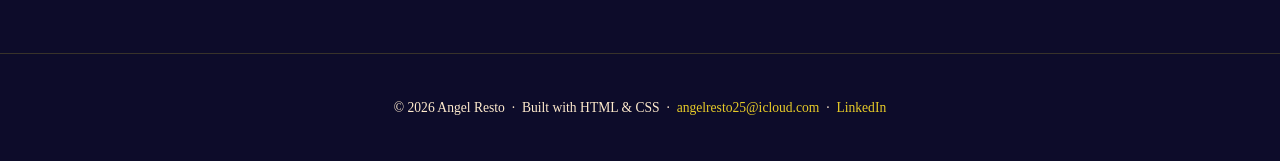
==== commit 5842560a: "Update index.html" ====
--- a/index.html
+++ b/index.html
@@ -103,6 +103,21 @@
       <h2 class="sectiontitle">My Compositions</h2>
       <div class="gold-rule"></div>                                                               
       <div class="projects-grid">
+         <!-- NEW CARD — add this first -->
+  <div class="project-card">
+    <div class="project-thumb">✂️</div>
+    <div class="project-info">
+      <h3>Atelier Kalamaria</h3>
+      <p>Business website for a local tailoring shop in Thessaloniki — 
+      bilingual (GR/EN), real customer reviews, contact form, 
+      and Google Maps integration.</p>
+      <span class="tag">HTML & CSS</span>
+      <span class="tag">JavaScript</span>
+      <span class="tag">Local Business</span>
+      <a href="https://lresto434-eng.github.io/tailor/" target="_blank" class="card-btn">View Live →</a>
+    </div>
+  </div>
+
         <div class="project-card">
           <div class="project-thumb">🐙</div>
           <div class="project-info">
--- a/styles.css
+++ b/styles.css
@@ -172,6 +172,10 @@
     object-fit: cover;
     border: 3px solid rgb(231, 203, 40);
     margin: 0 auto 1.5rem;
+}
+
+.about-text {
+    text-align: center;
 }
 
 /* ── Skills ── */
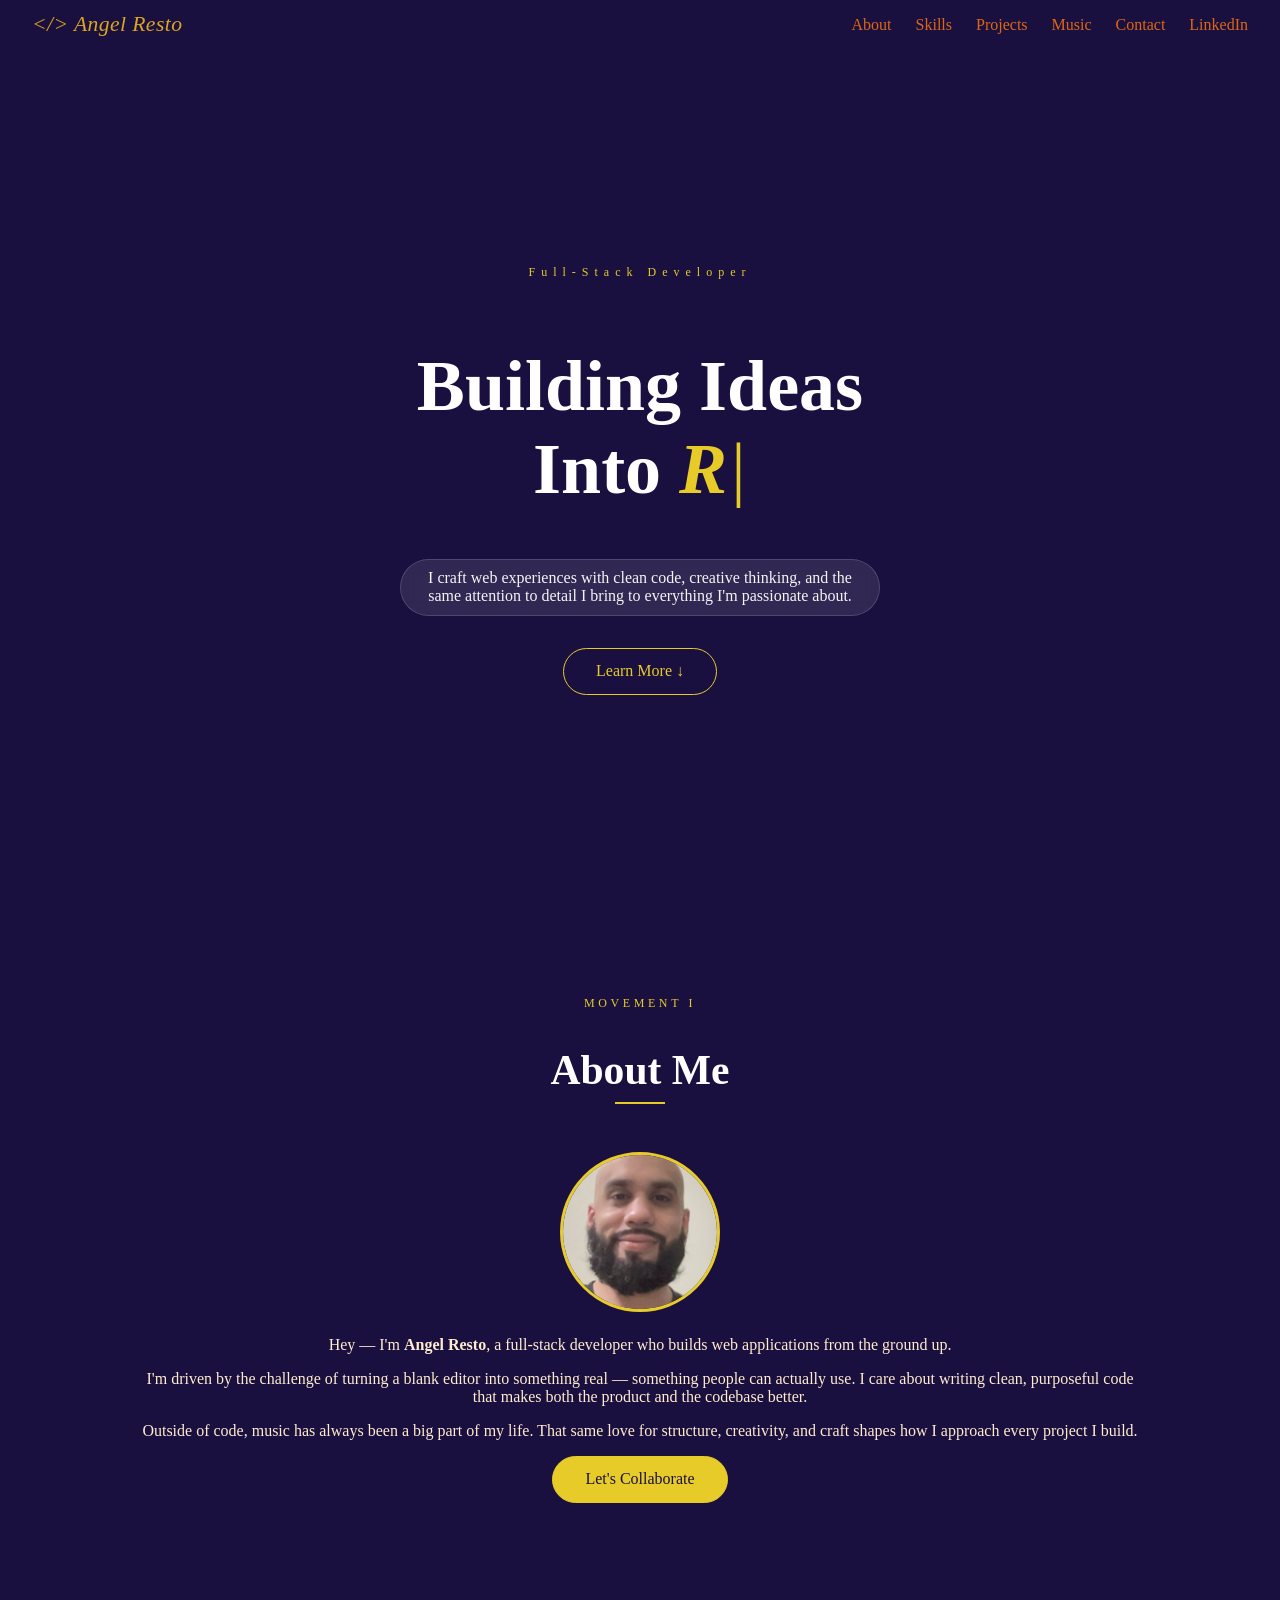
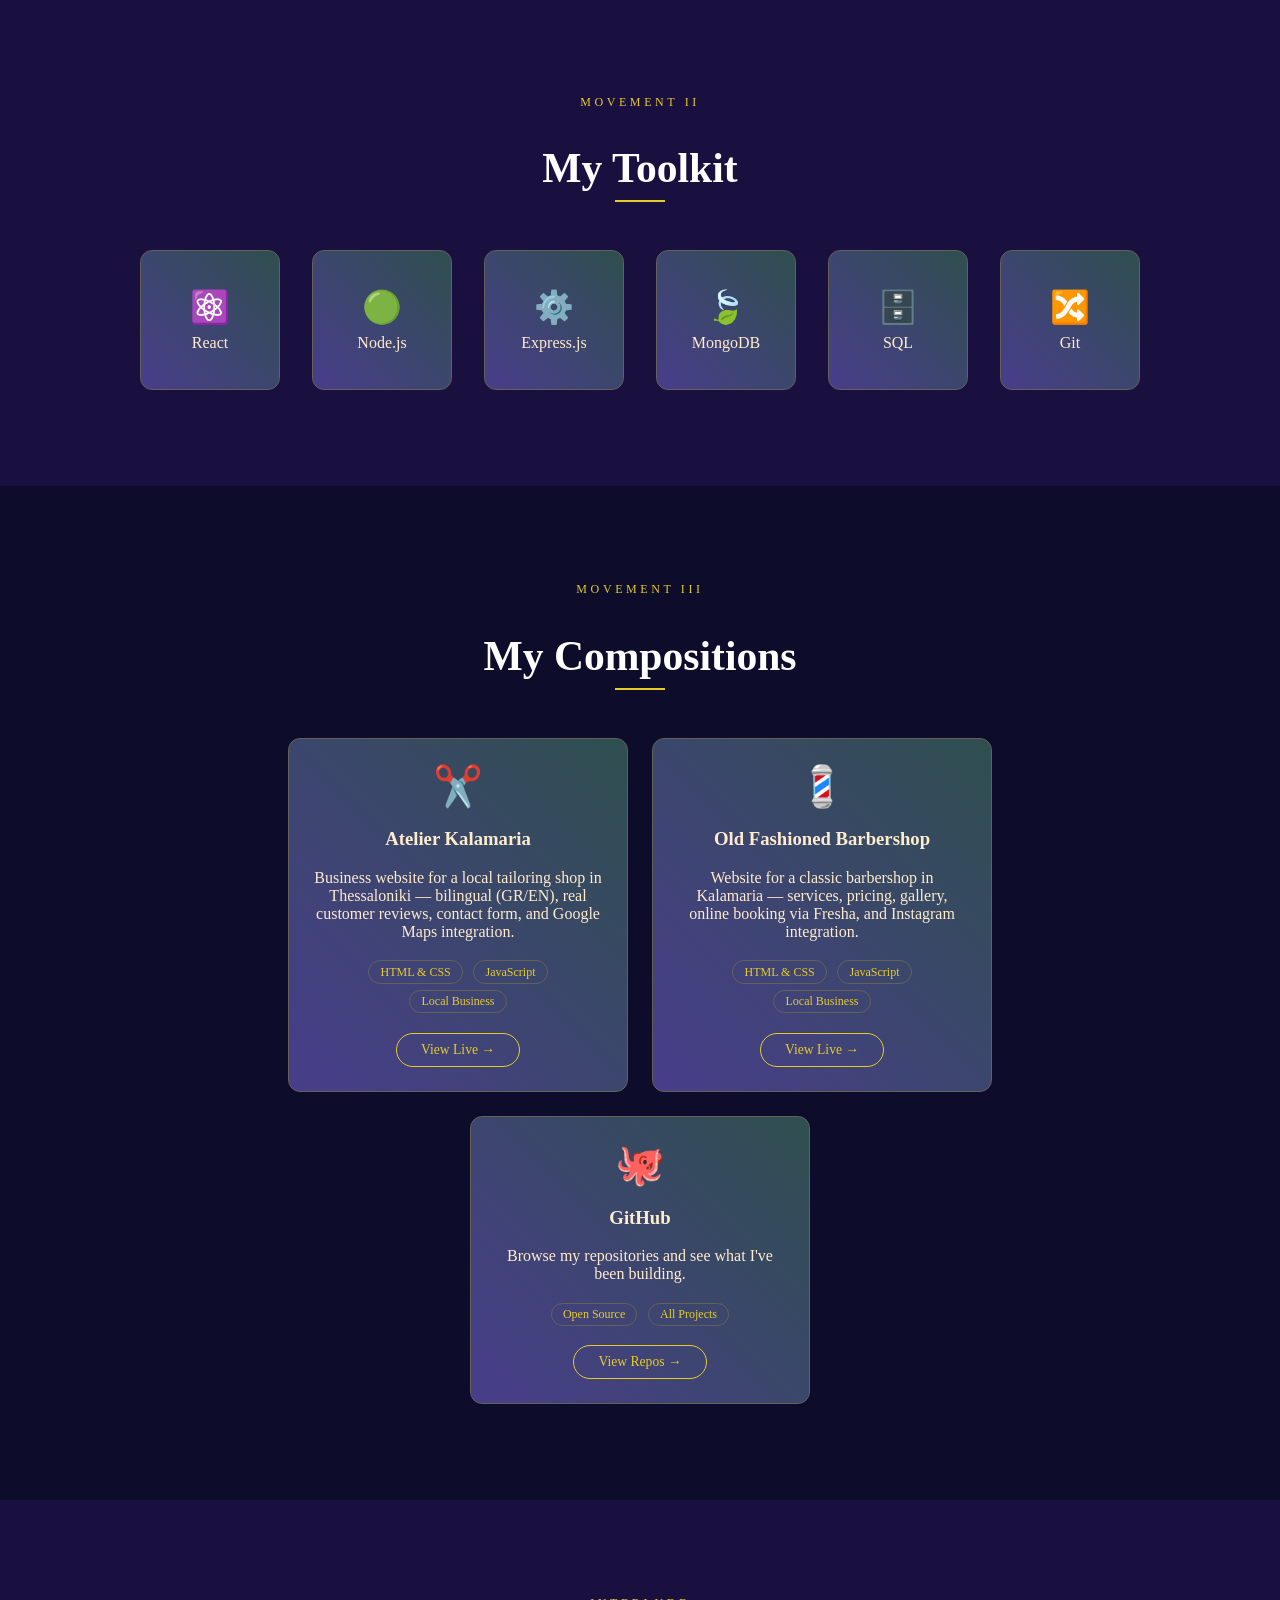
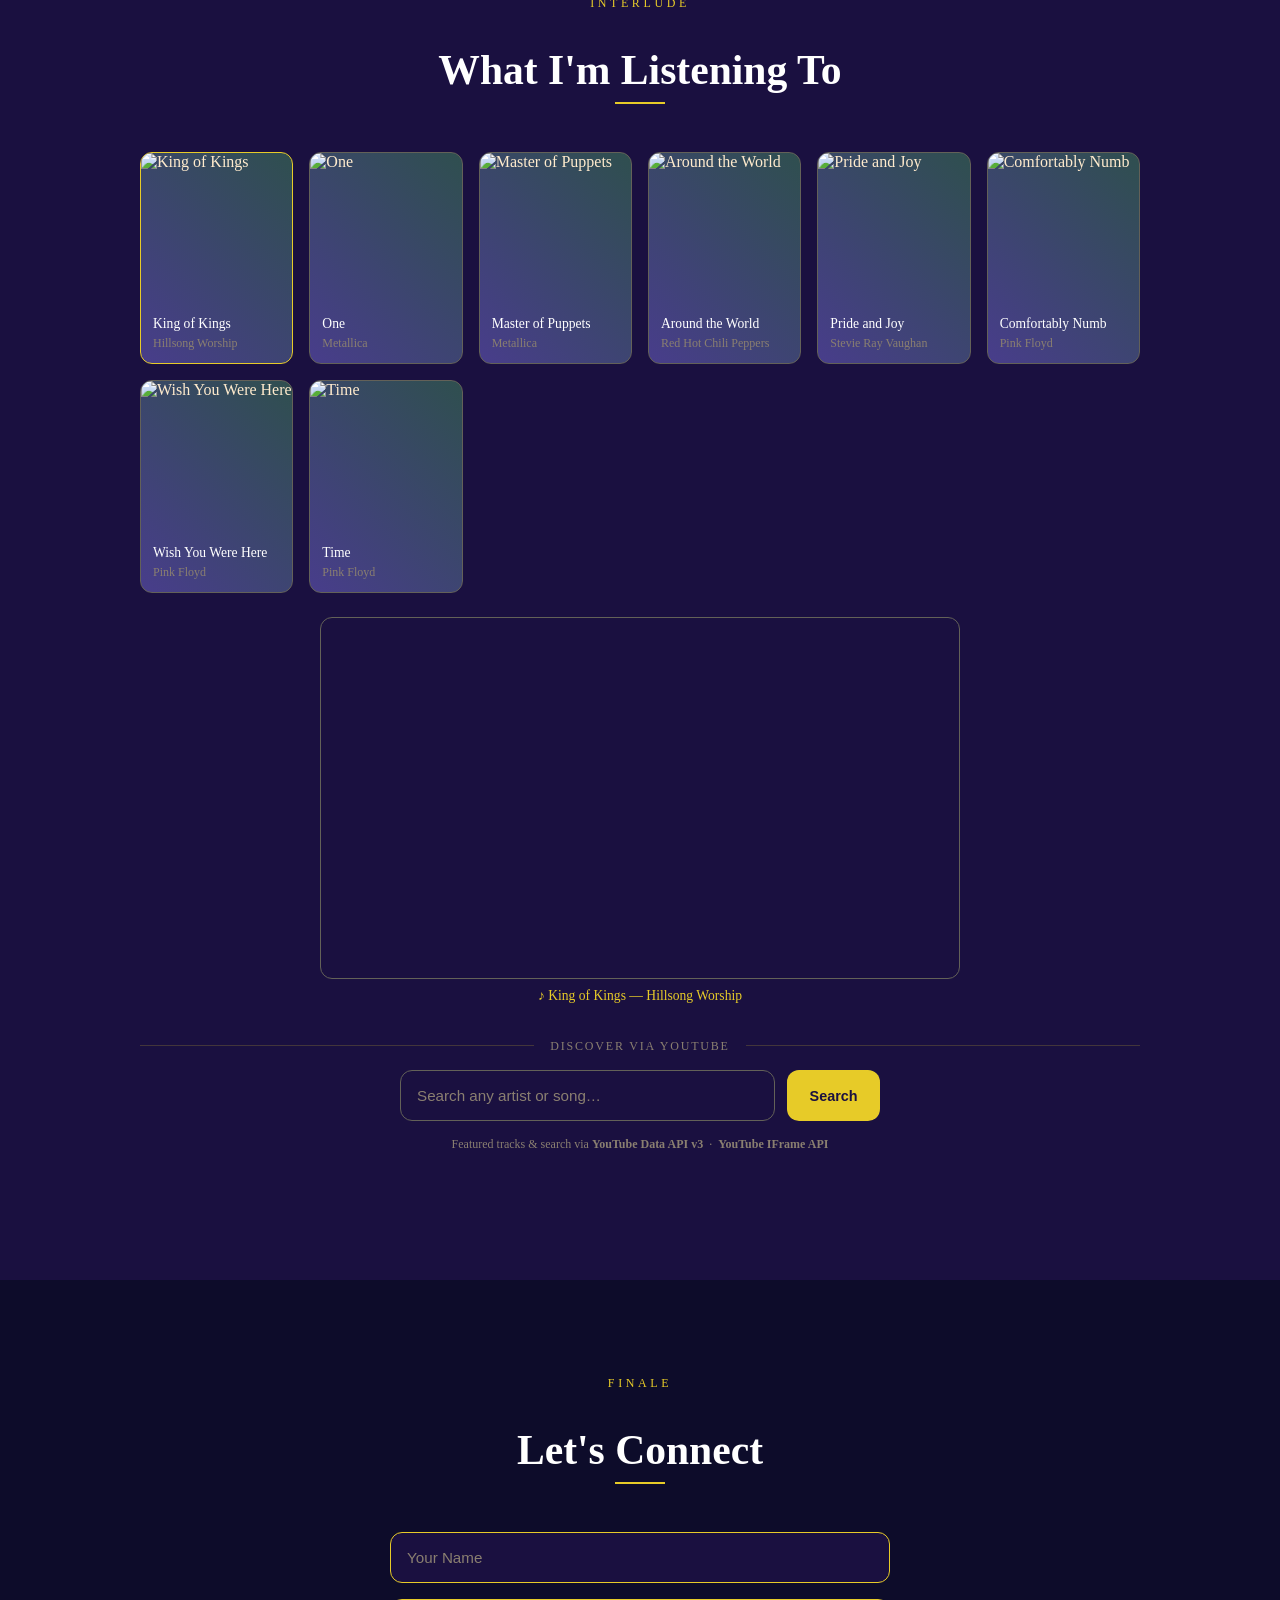
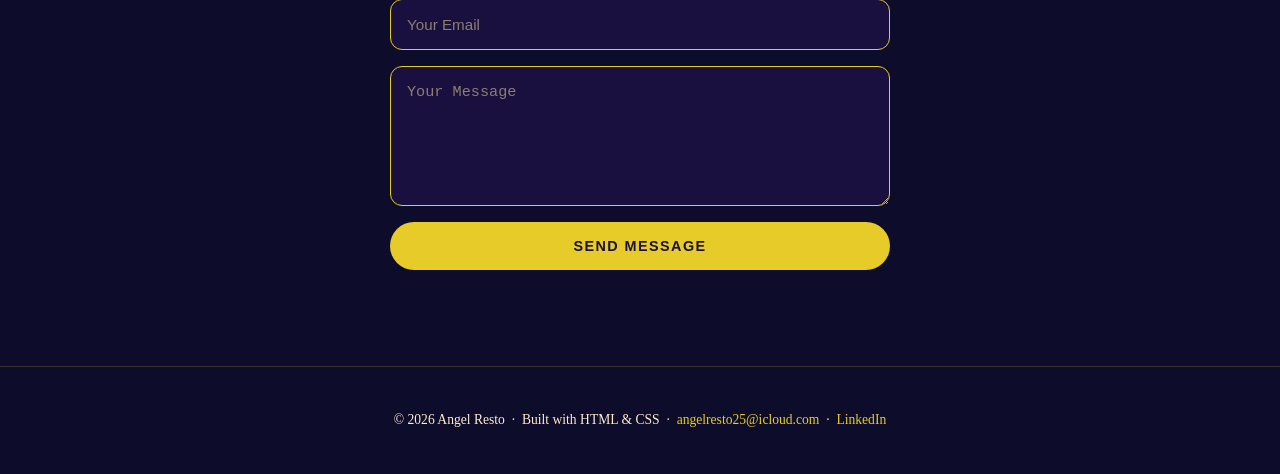
==== commit e4778ba6: "Add project card for Old Fashioned Barbershop Added a new project card for Old Fashioned Barbershop " ====
--- a/index.html
+++ b/index.html
@@ -117,6 +117,18 @@
       <a href="https://lresto434-eng.github.io/tailor/" target="_blank" class="card-btn">View Live →</a>
     </div>
   </div>
+        <div class="project-card">
+  <div class="project-thumb">💈</div>
+  <div class="project-info">
+    <h3>Old Fashioned Barbershop</h3>
+    <p>Website for a classic barbershop in Kalamaria — services, 
+    pricing, gallery, online booking via Fresha, and Instagram integration.</p>
+    <span class="tag">HTML & CSS</span>
+    <span class="tag">JavaScript</span>
+    <span class="tag">Local Business</span>
+    <a href="https://lresto434-eng.github.io/BarberShop/" target="_blank" class="card-btn">View Live →</a>
+  </div>
+</div>
 
         <div class="project-card">
           <div class="project-thumb">🐙</div>
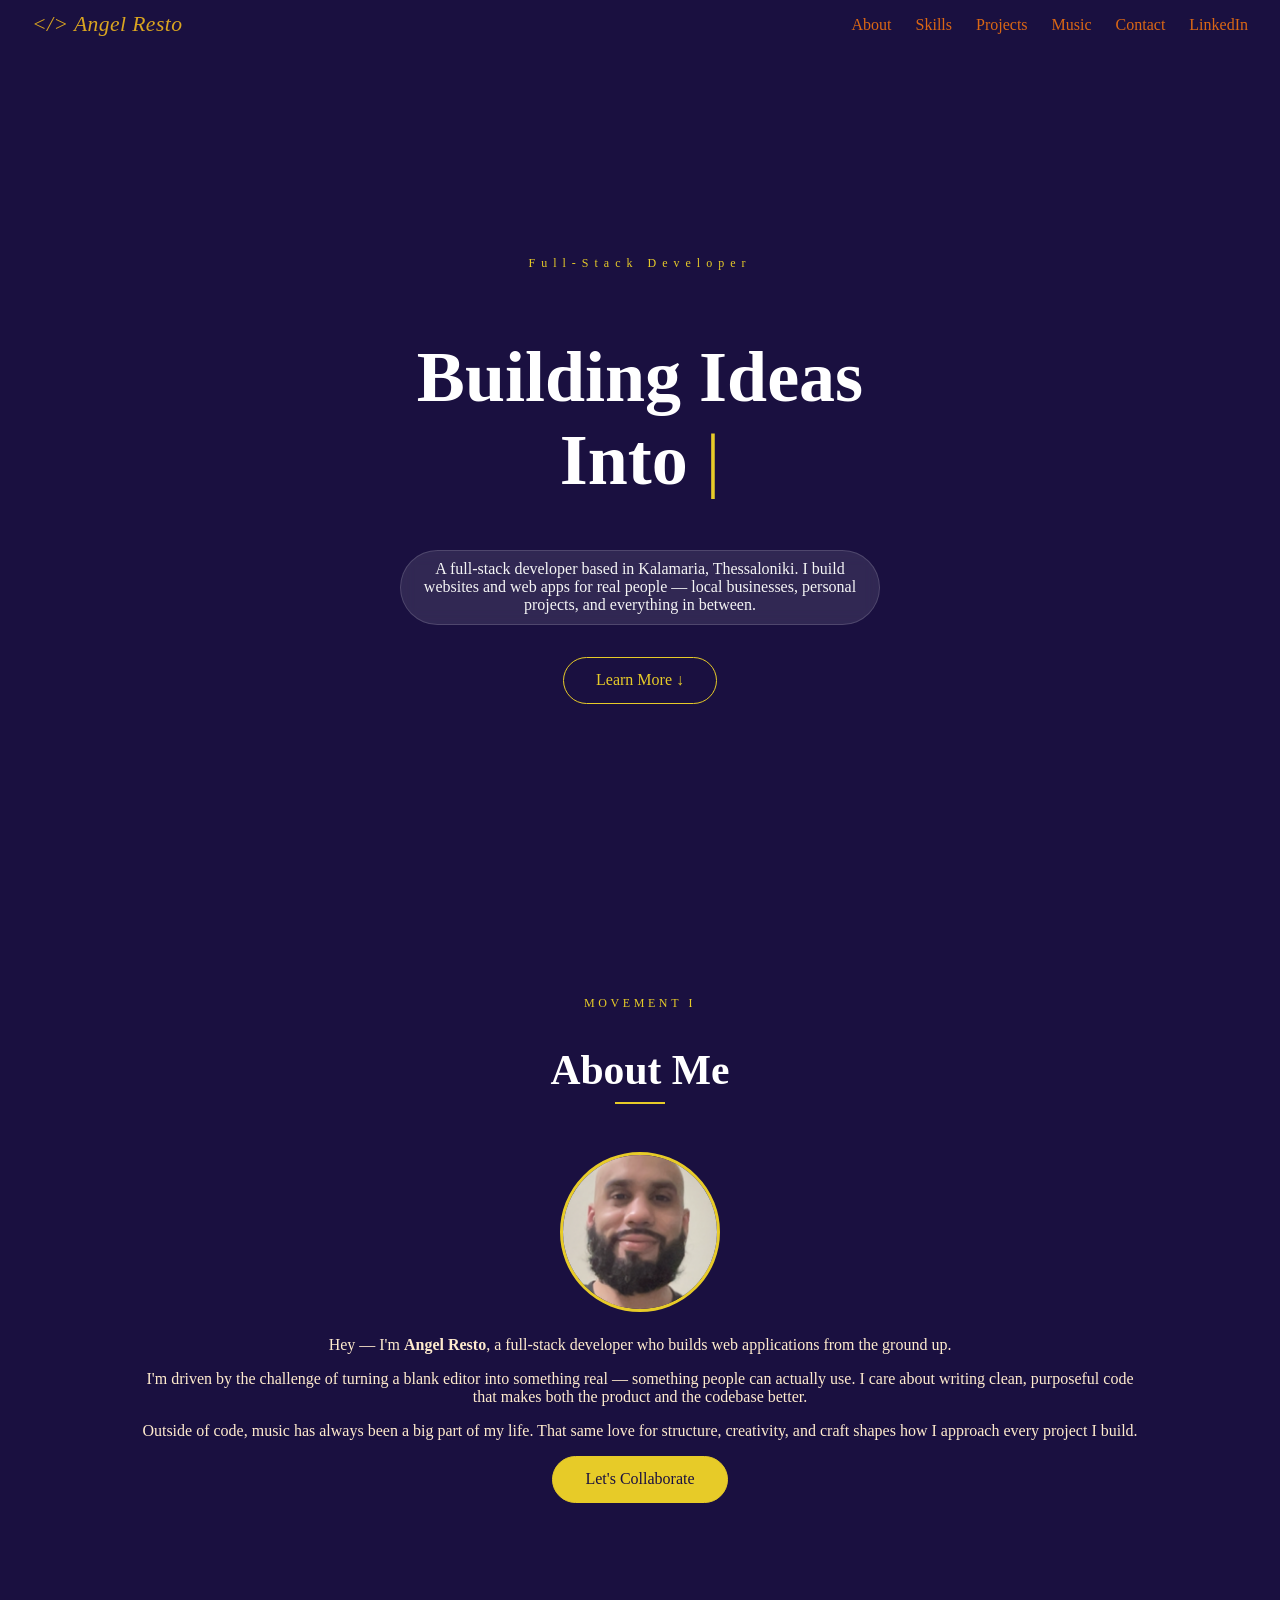
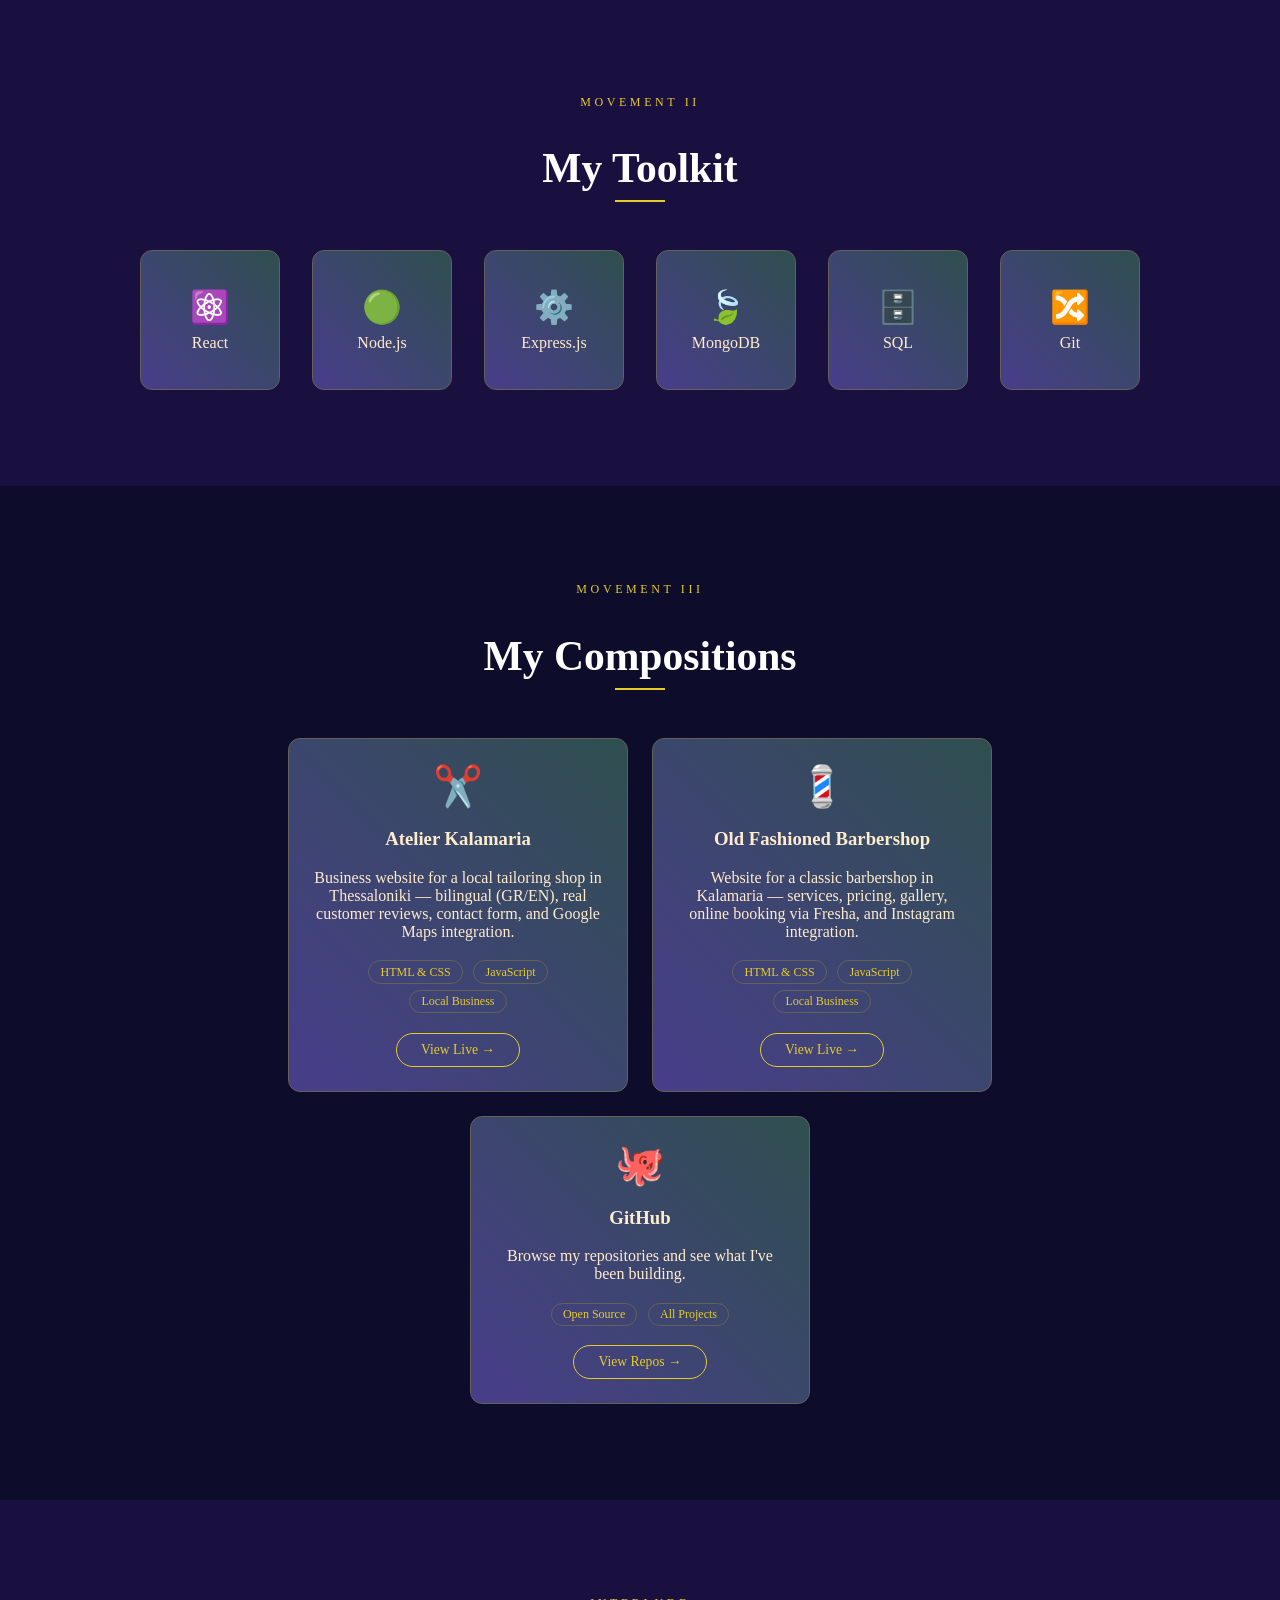
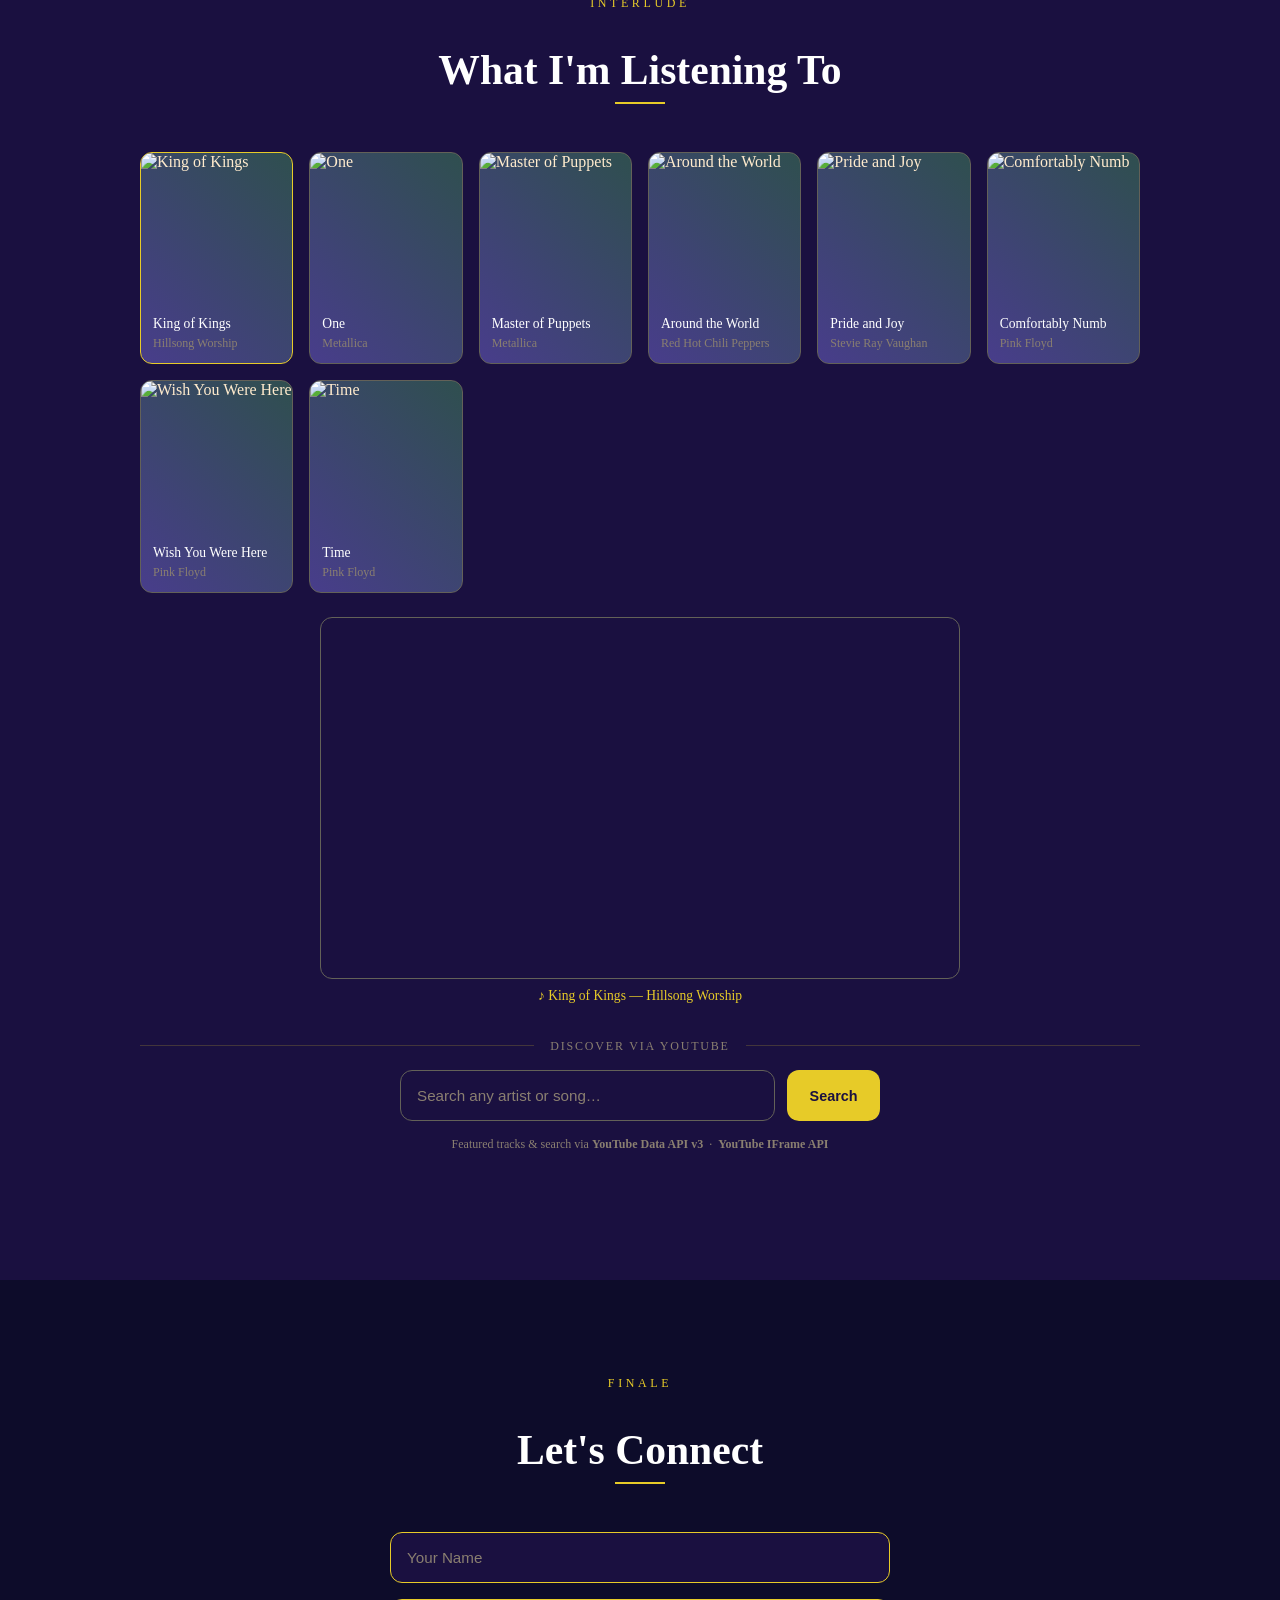
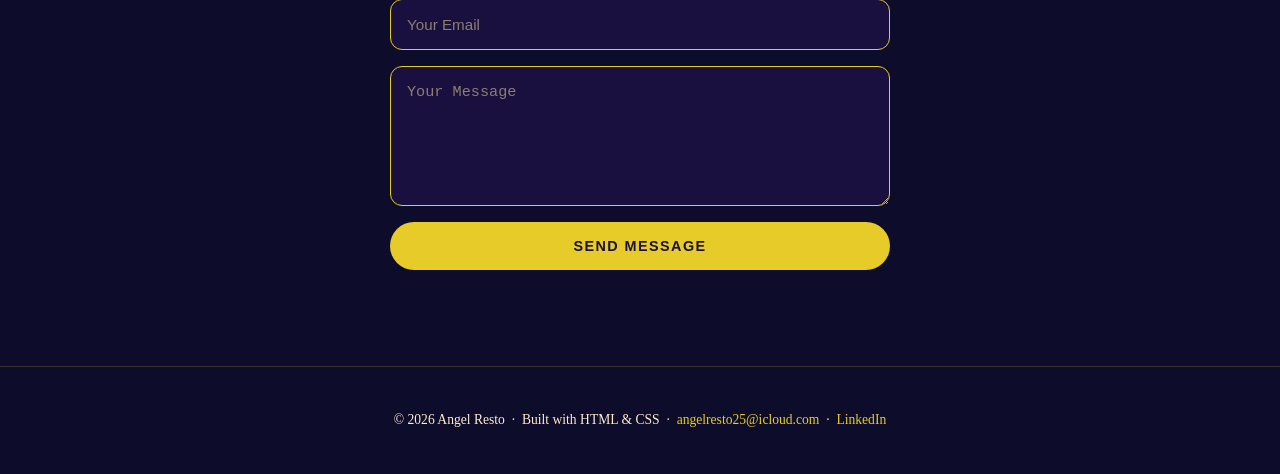
==== commit 913a252e: "Update index.html" ====
--- a/index.html
+++ b/index.html
@@ -29,8 +29,8 @@
       <p class="hero-eyebrow">Full-Stack Developer</p>                                
       <h1>Building Ideas<br>Into <em>Reality</em></h1>      
       <p class="tagline">                                                                         
-        I craft web experiences with clean code, creative thinking, and the same                  
-        attention to detail I bring to everything I'm passionate about.                           
+       A full-stack developer based in Kalamaria, Thessaloniki. 
+      I build websites and web apps for real people — local businesses, personal projects, and everything in between.                       
       </p>                                                                                        
       <a href="#about" class="btn">Learn More ↓</a>                                               
     </section>                                              
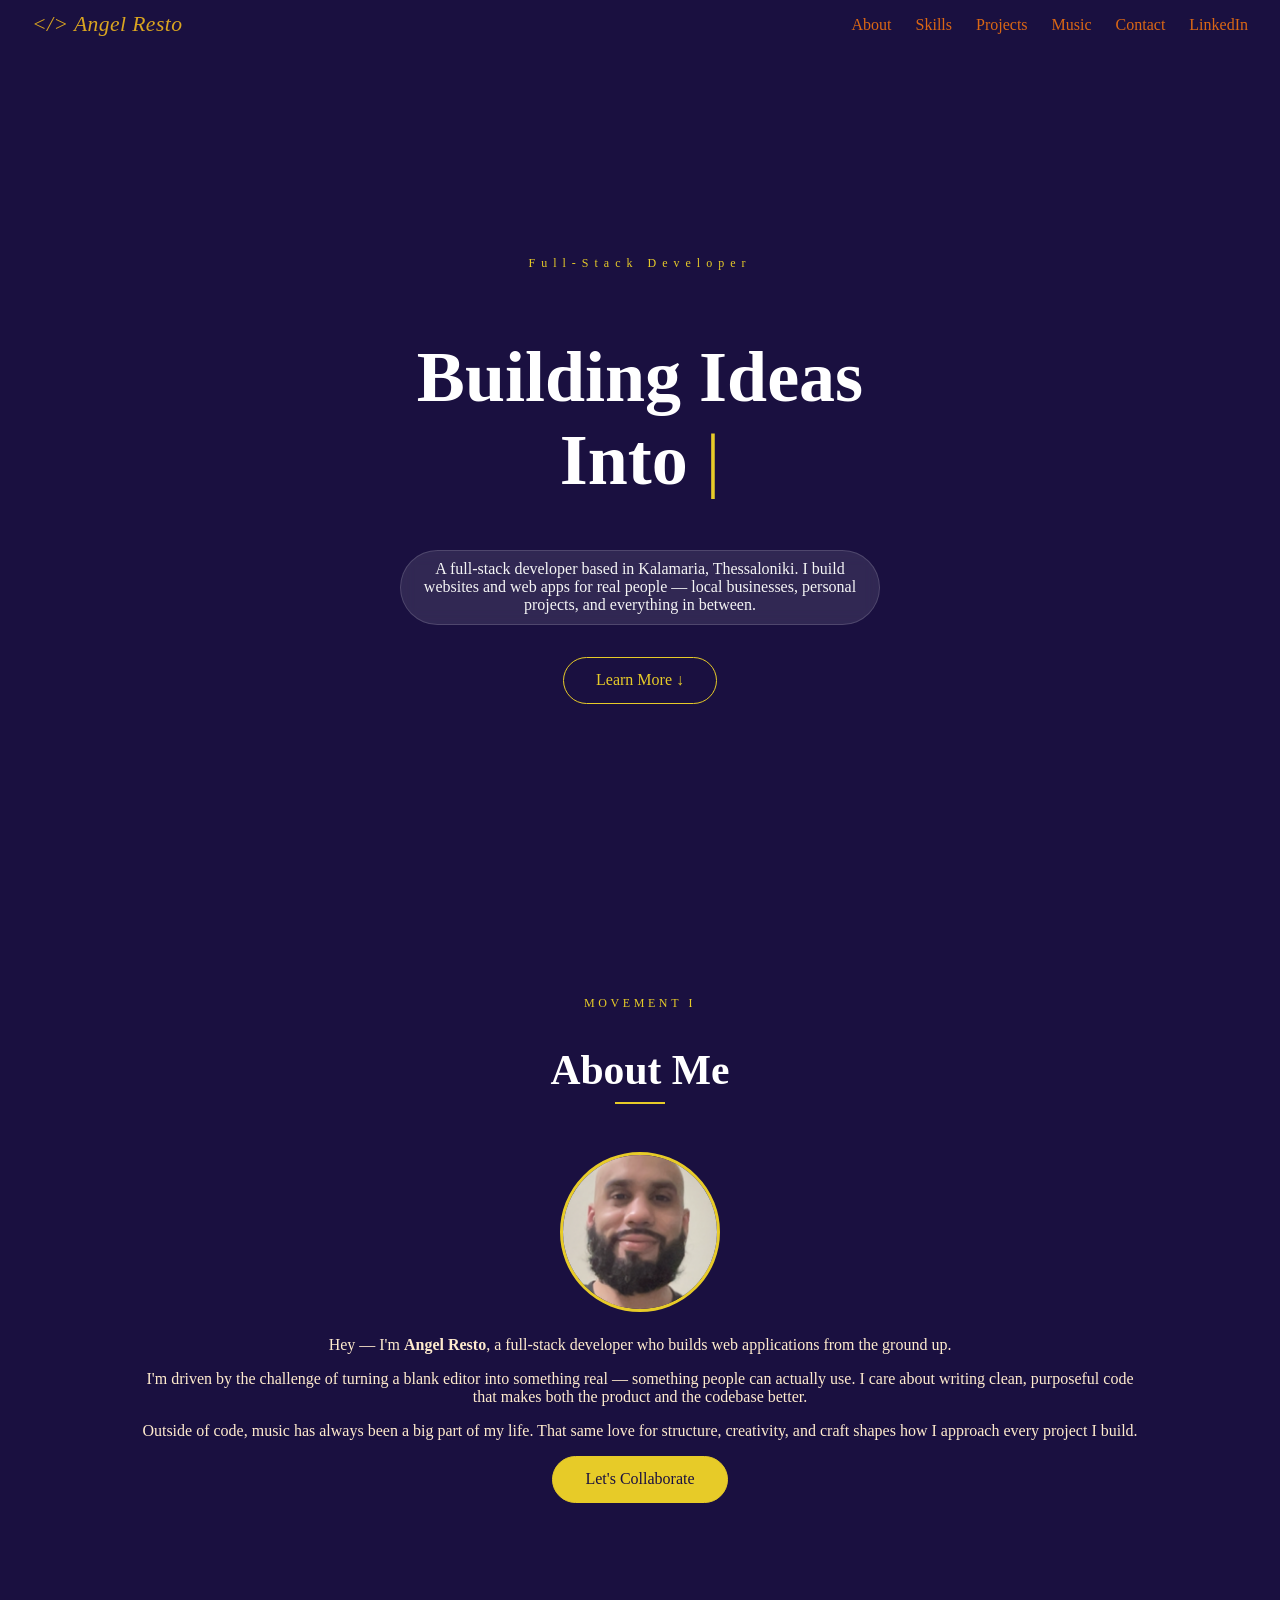
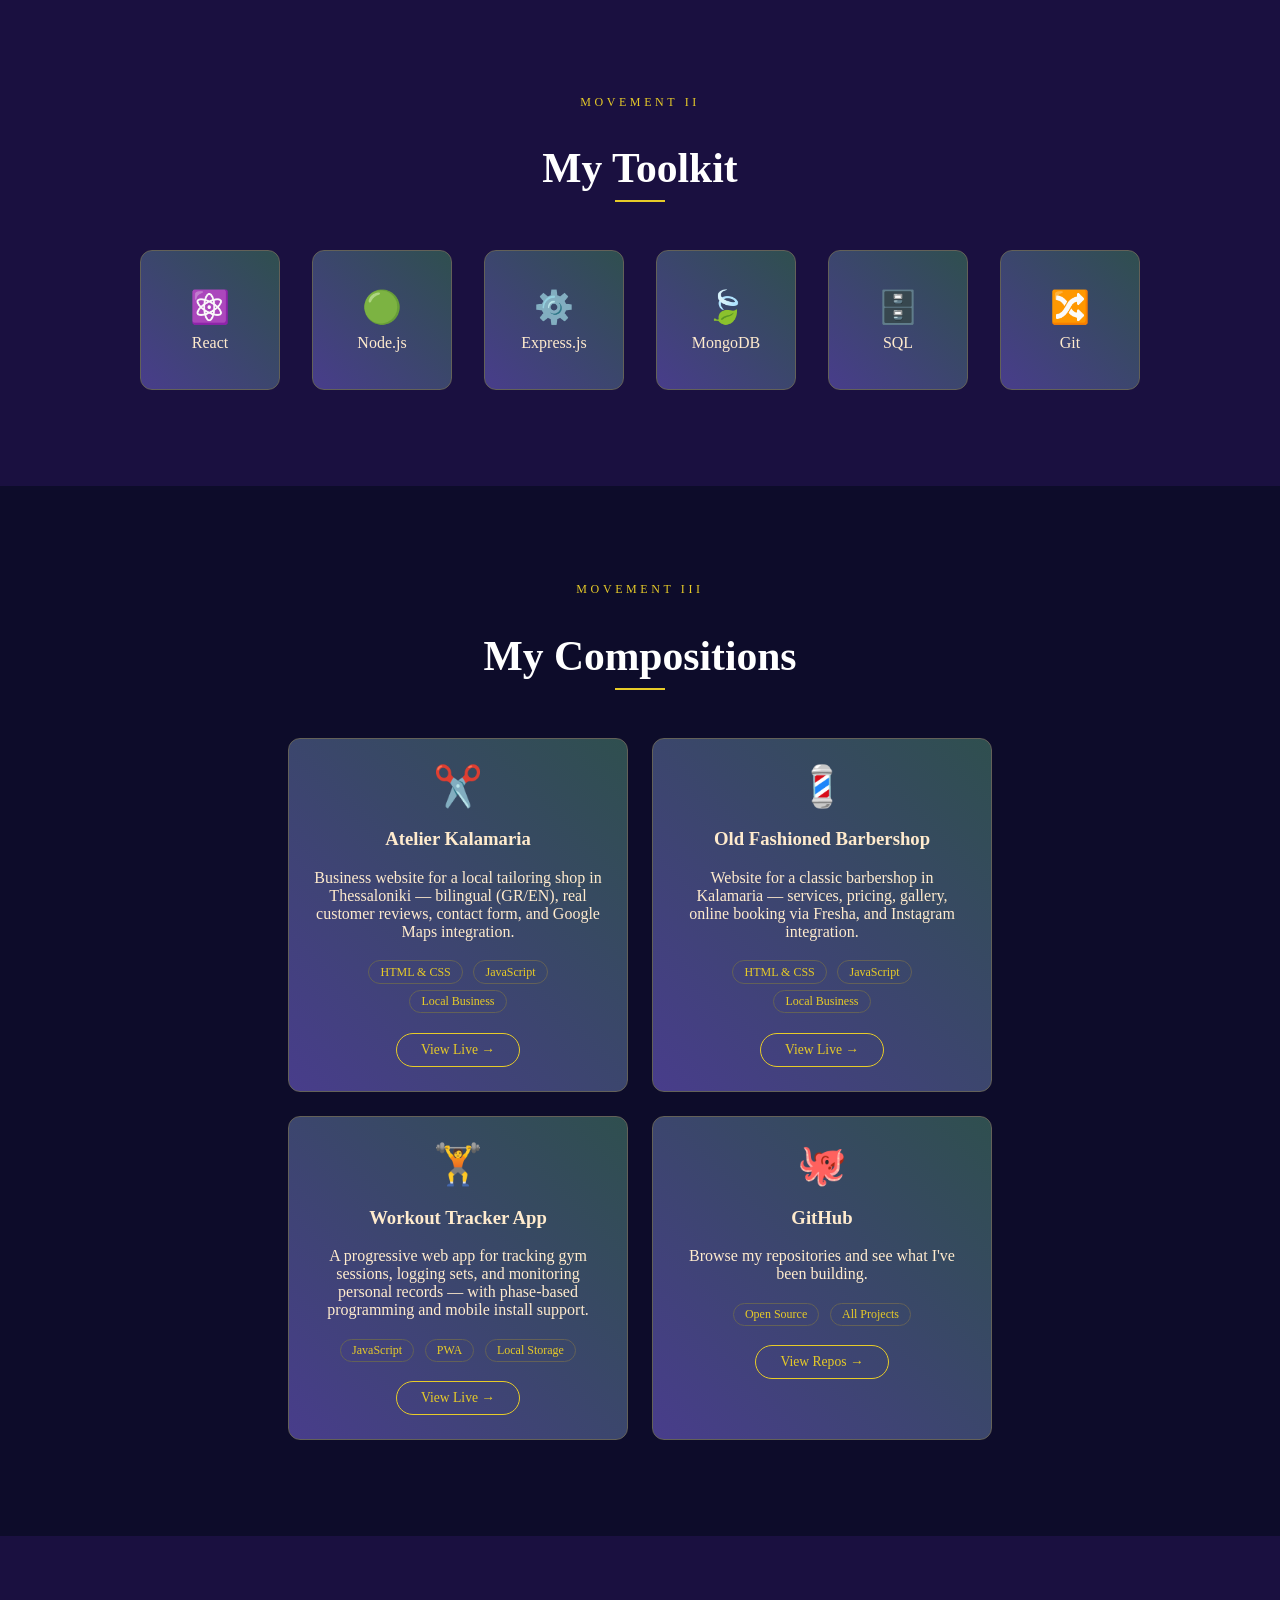
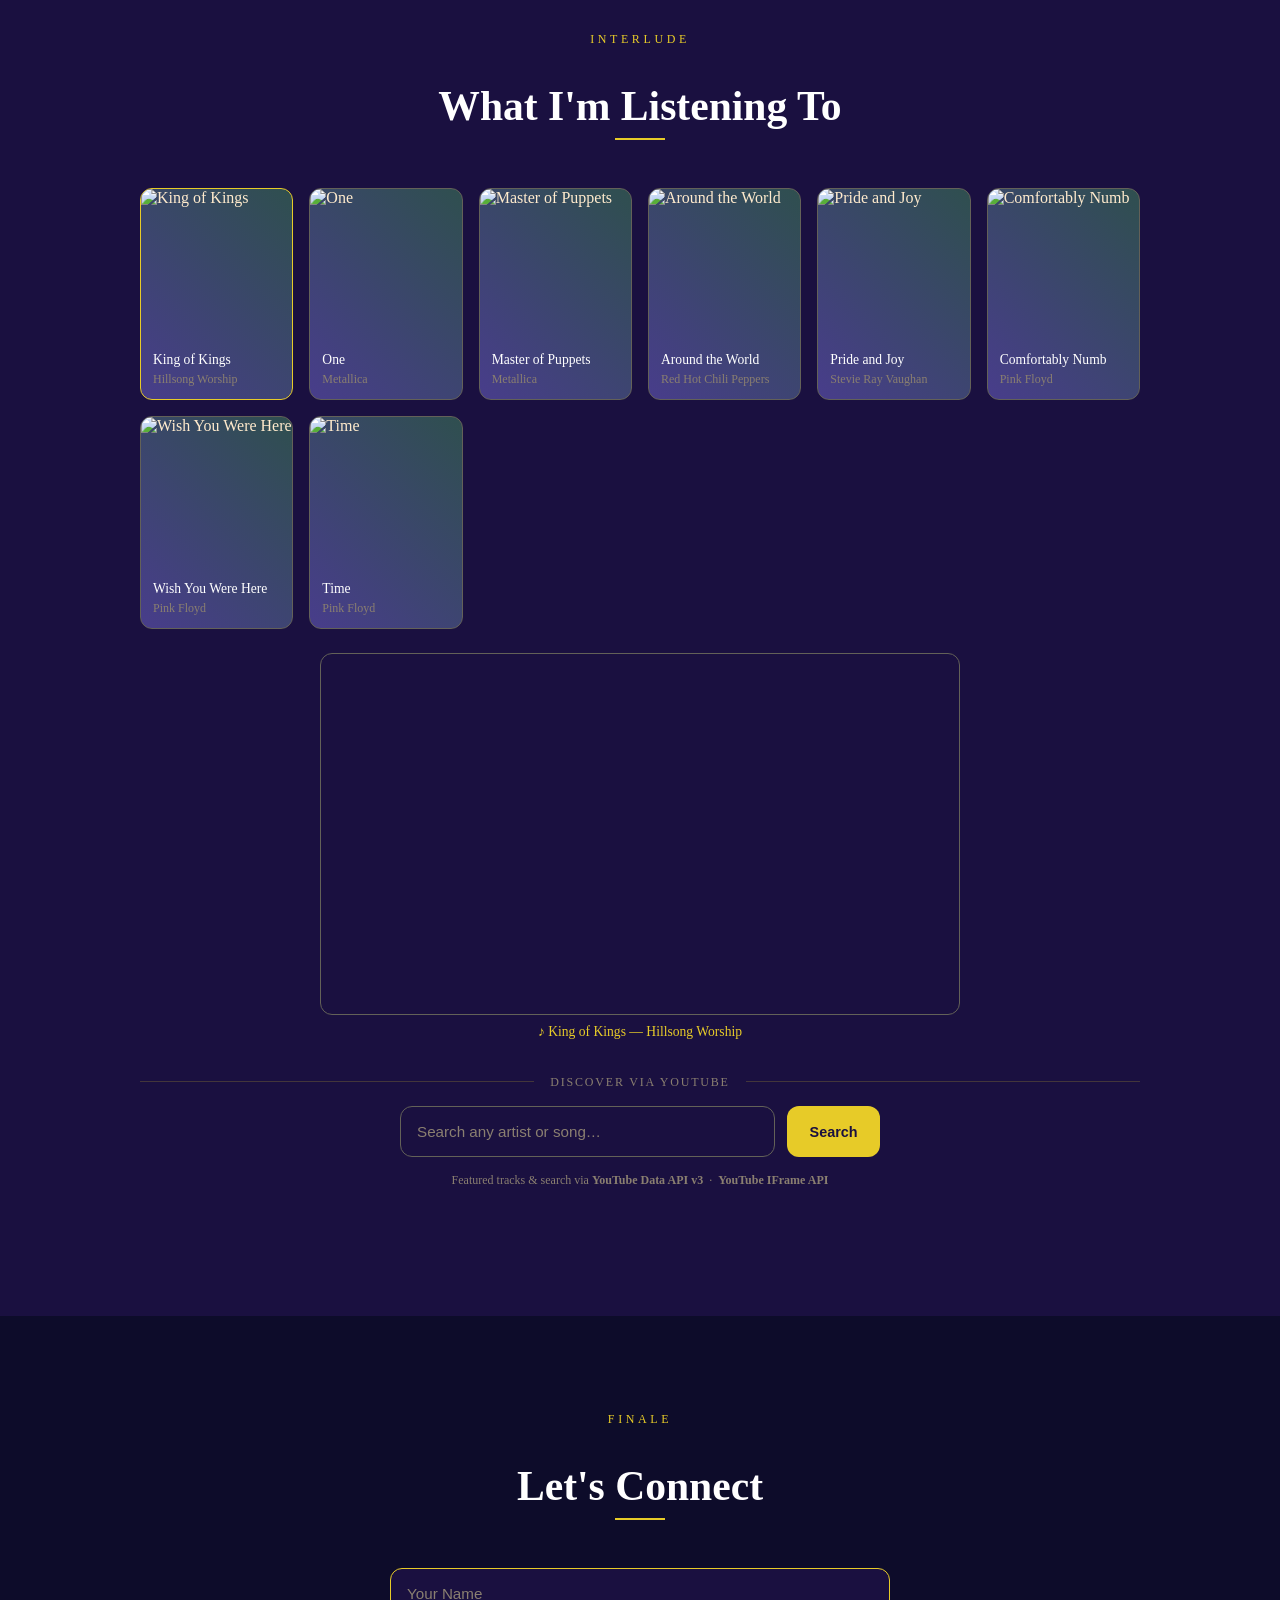
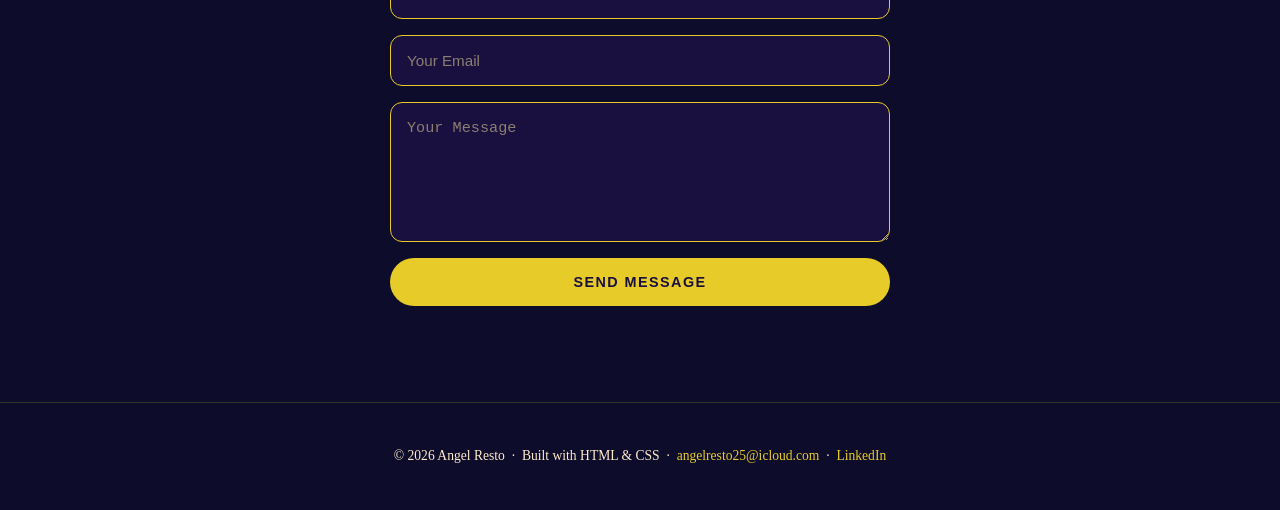
==== commit 393837ef: "Update index.html" ====
--- a/index.html
+++ b/index.html
@@ -129,6 +129,19 @@
     <a href="https://lresto434-eng.github.io/BarberShop/" target="_blank" class="card-btn">View Live →</a>
   </div>
 </div>
+        <div class="project-card">
+  <div class="project-thumb">🏋️</div>
+  <div class="project-info">
+    <h3>Workout Tracker App</h3>
+    <p>A progressive web app for tracking gym sessions, logging sets, 
+    and monitoring personal records — with phase-based programming 
+    and mobile install support.</p>
+    <span class="tag">JavaScript</span>
+    <span class="tag">PWA</span>
+    <span class="tag">Local Storage</span>
+    <a href="https://lresto434-eng.github.io/WORKOUT_ROUTINE/" target="_blank" class="card-btn">View Live →</a>
+  </div>
+</div>
 
         <div class="project-card">
           <div class="project-thumb">🐙</div>
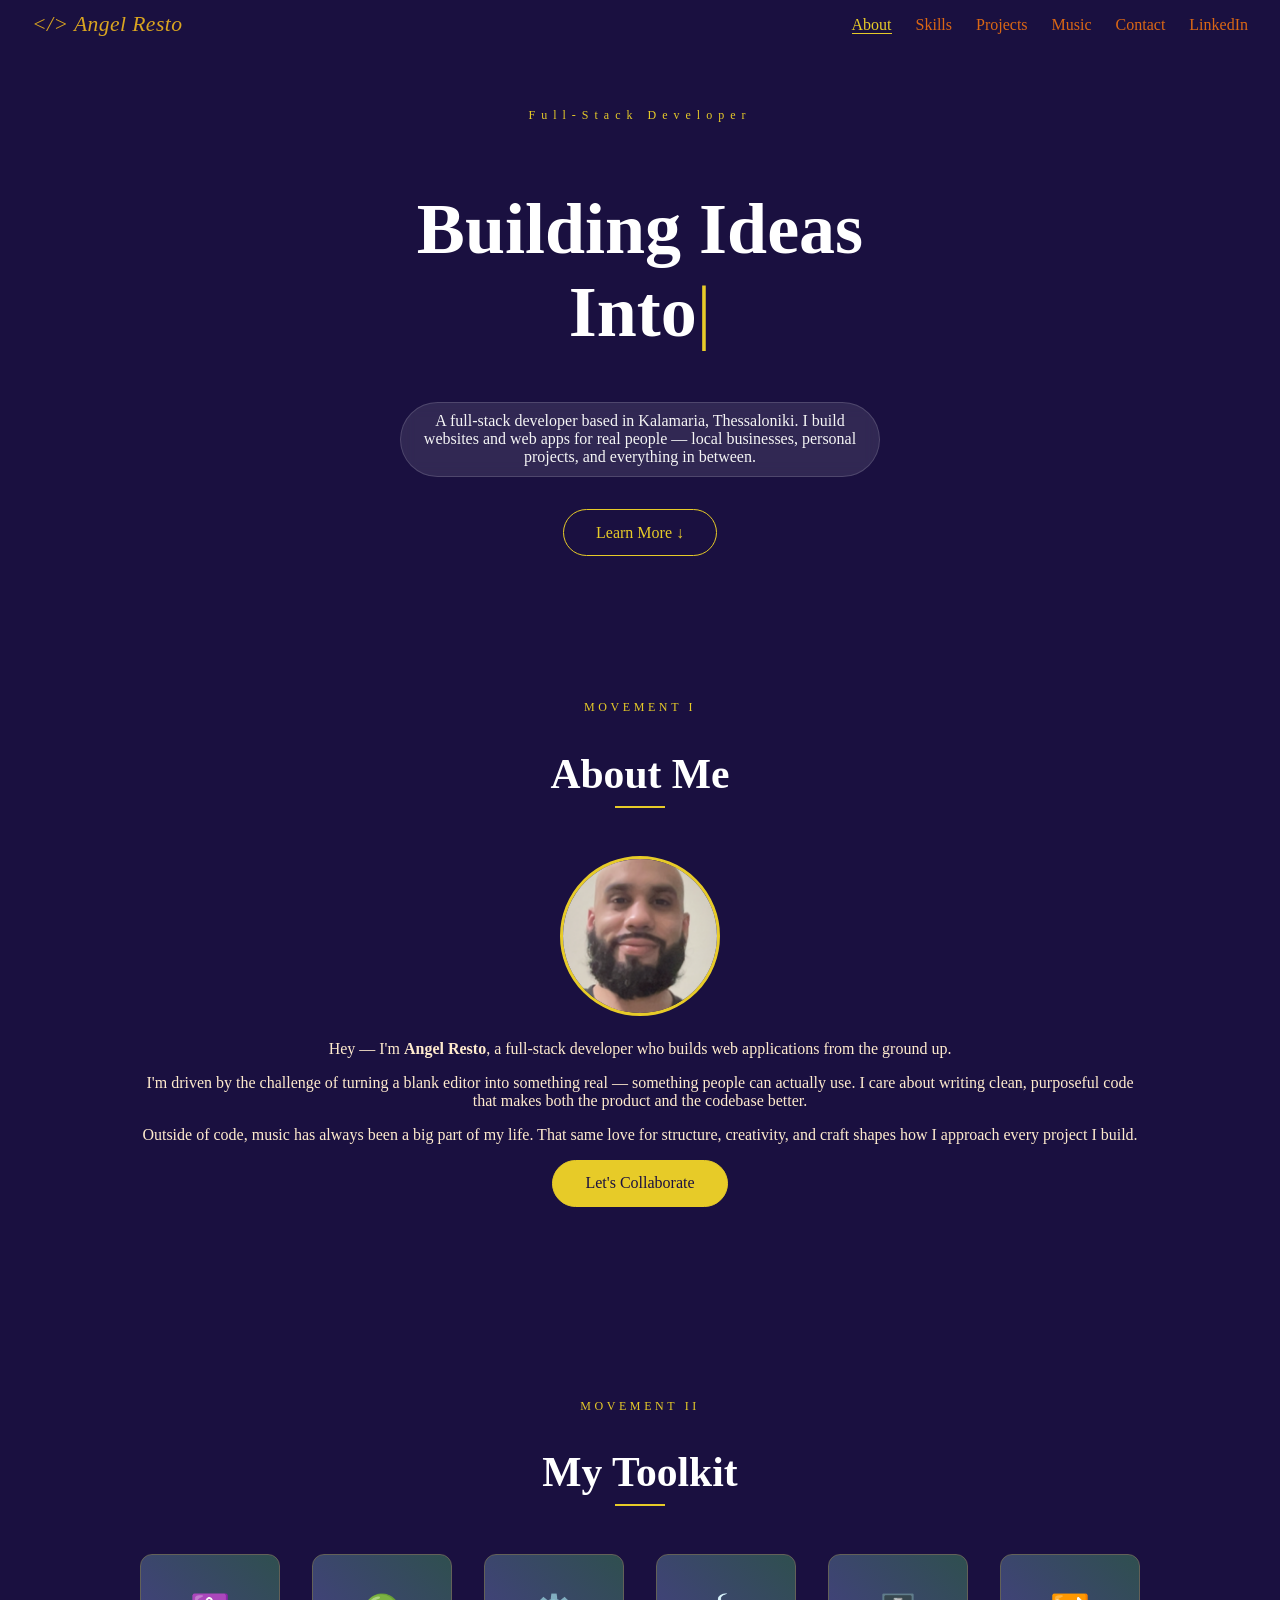
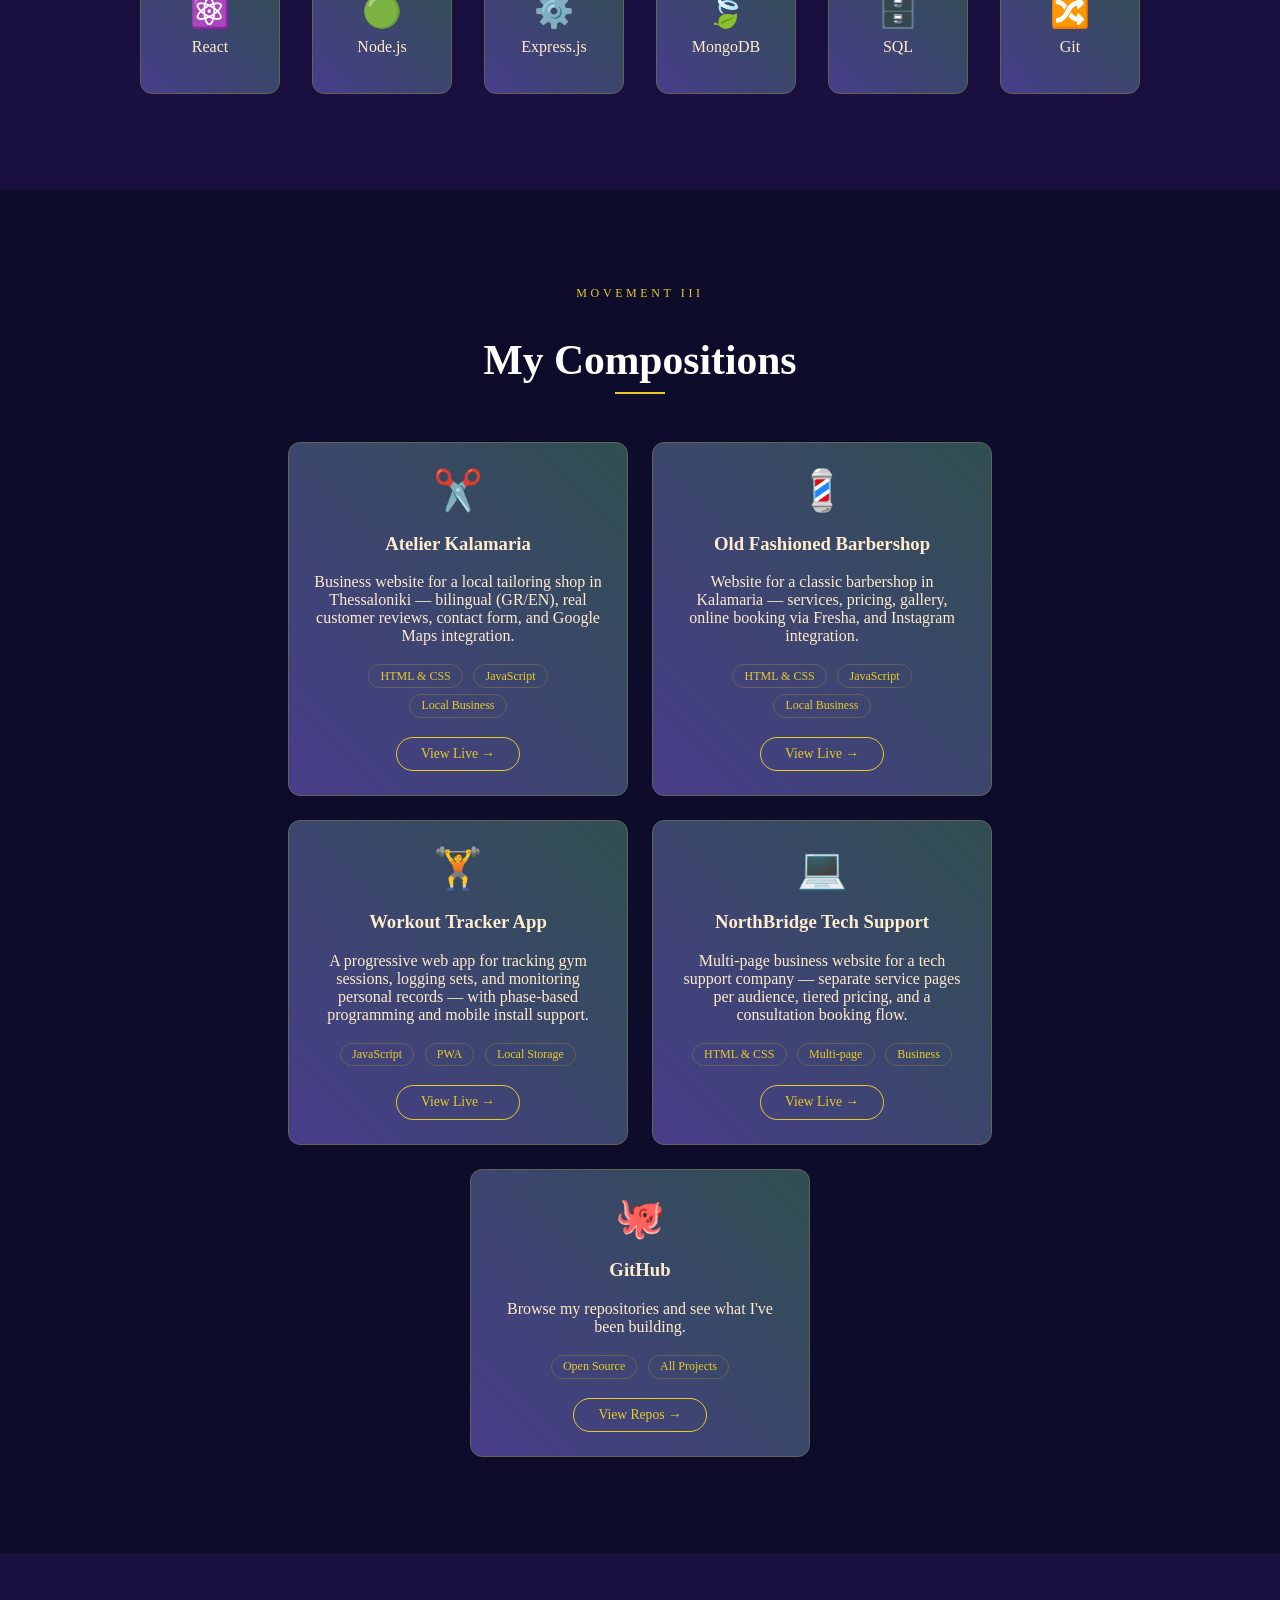
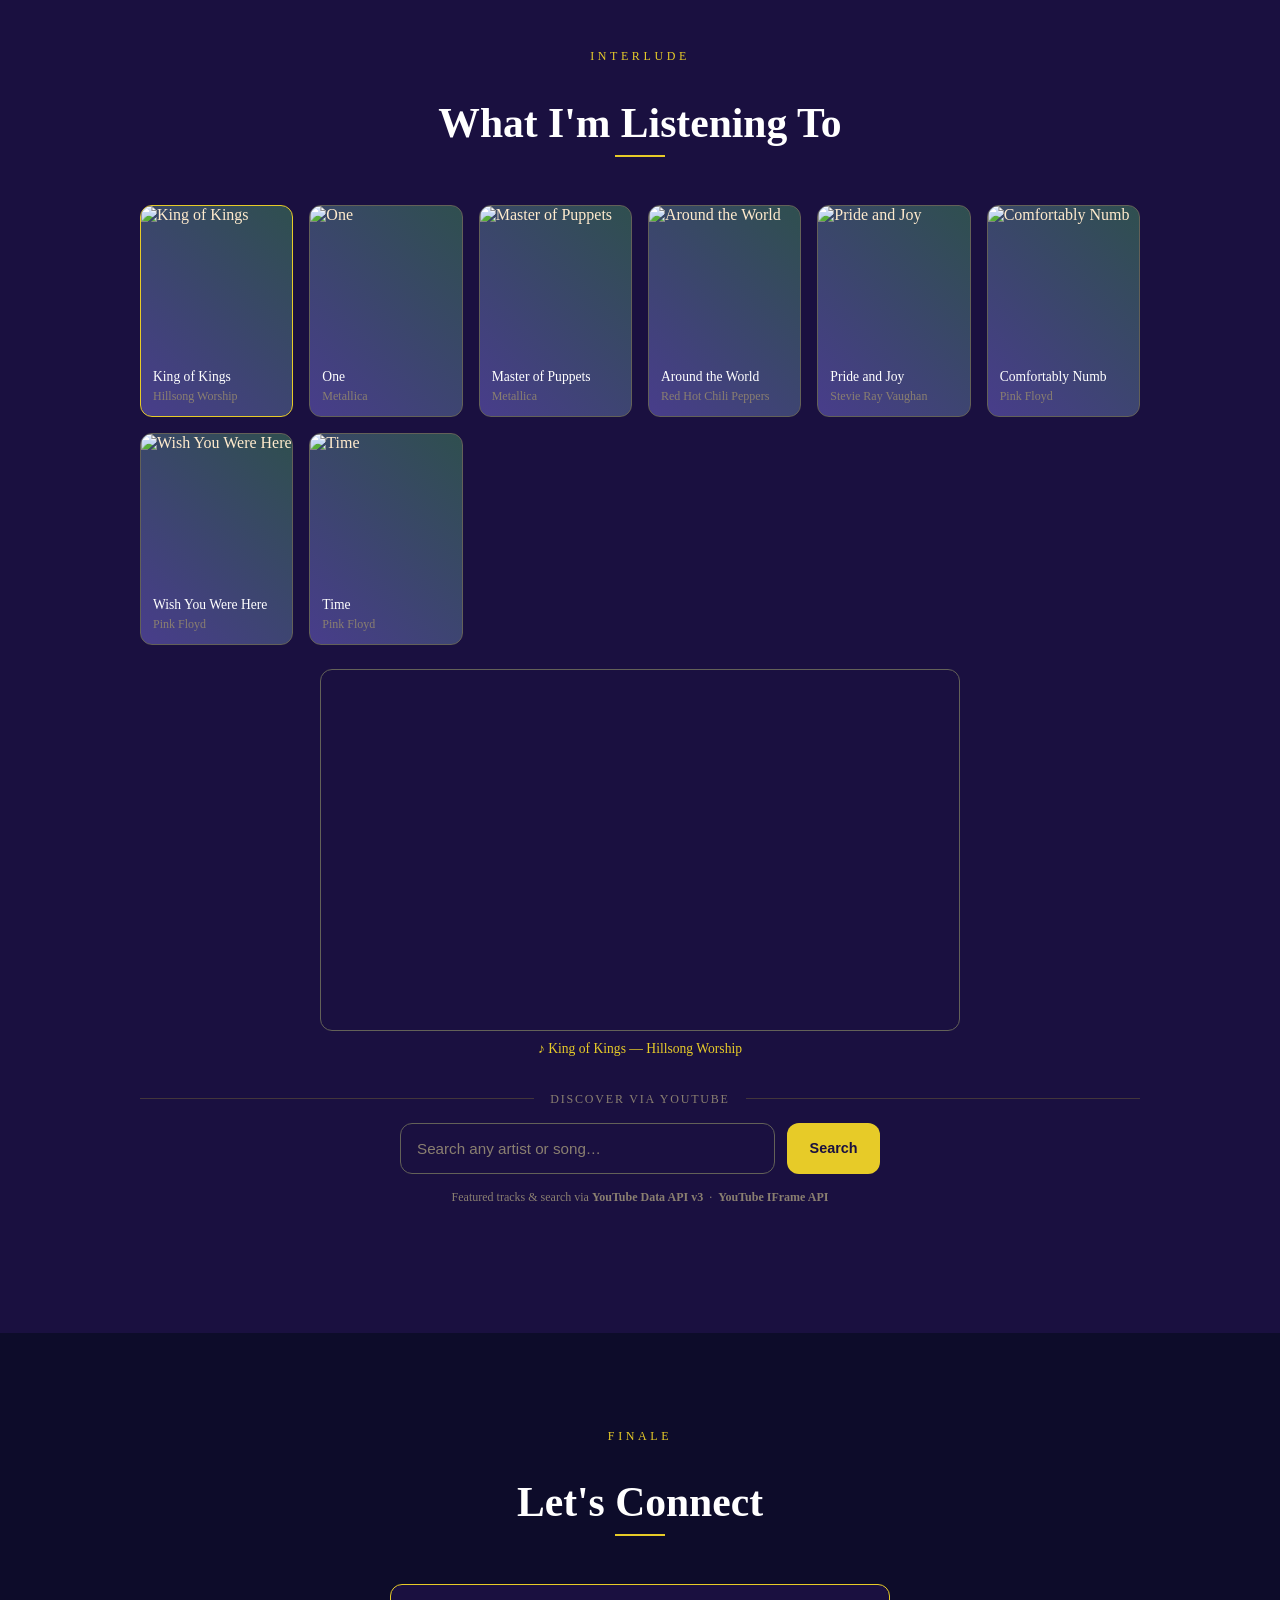
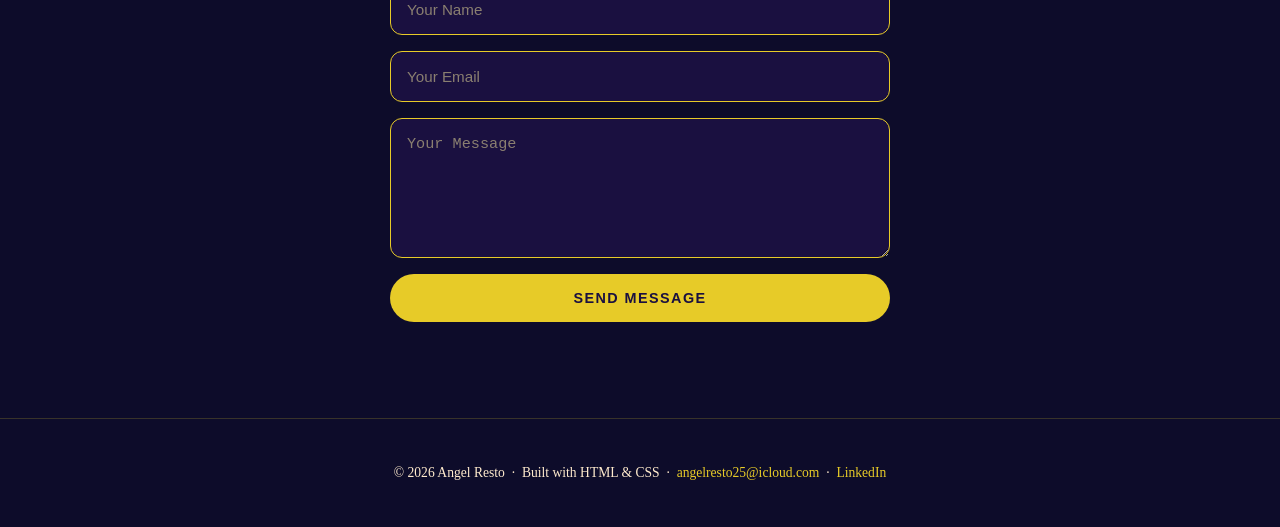
==== commit 9a753e06: "Update index.html" ====
--- a/index.html
+++ b/index.html
@@ -142,6 +142,20 @@
     <a href="https://lresto434-eng.github.io/WORKOUT_ROUTINE/" target="_blank" class="card-btn">View Live →</a>
   </div>
 </div>
+        <div class="project-card">
+  <div class="project-thumb">💻</div>
+  <div class="project-info">
+    <h3>NorthBridge Tech Support</h3>
+    <p>Multi-page business website for a tech support company — 
+    separate service pages per audience, tiered pricing, 
+    and a consultation booking flow.</p>
+    <span class="tag">HTML & CSS</span>
+    <span class="tag">Multi-page</span>
+    <span class="tag">Business</span>
+    <a href="https://lresto434-eng.github.io/NorthBridgeTech/" 
+    target="_blank" class="card-btn">View Live →</a>
+  </div>
+</div>
 
         <div class="project-card">
           <div class="project-thumb">🐙</div>
--- a/styles.css
+++ b/styles.css
@@ -55,7 +55,7 @@
     flex-direction: column;
     align-items: center;
     justify-content: center;
-    min-height: 100vh;
+    min-height: 40vh;
     text-align: center;
 }
 
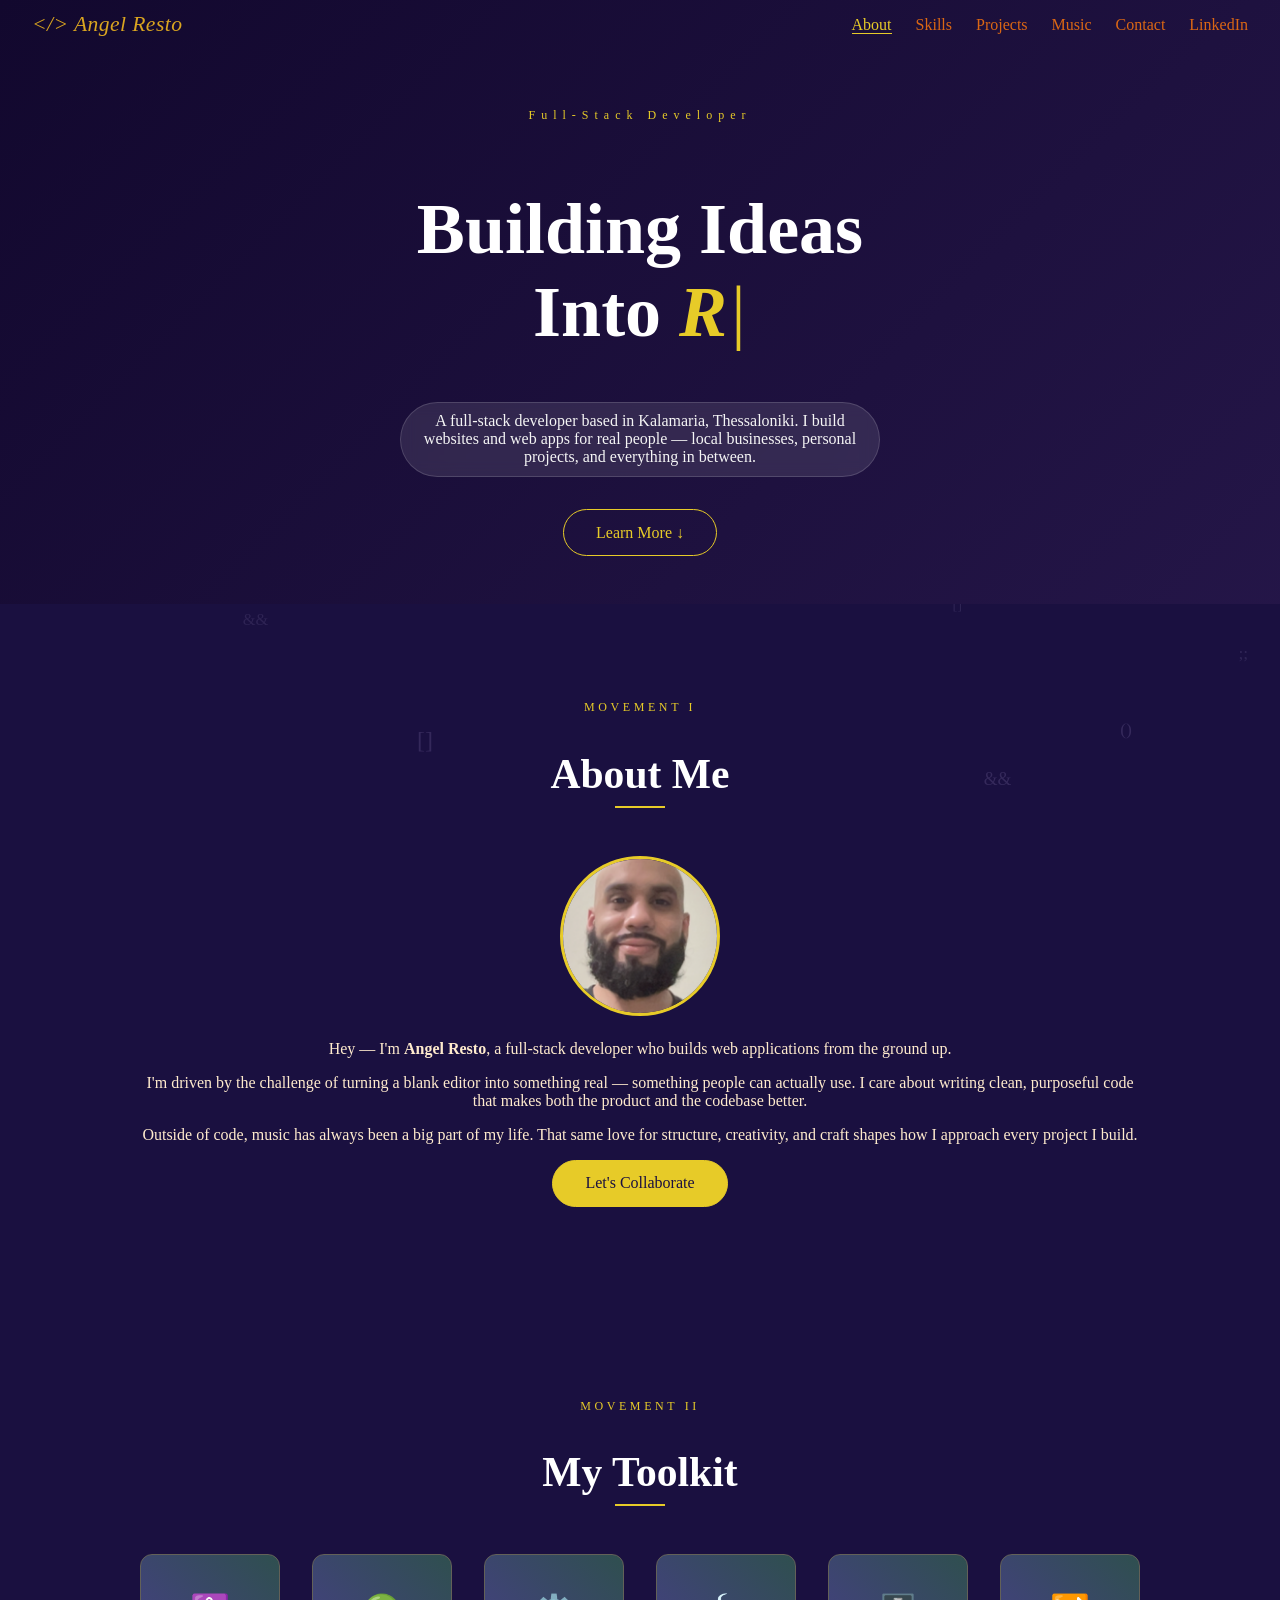
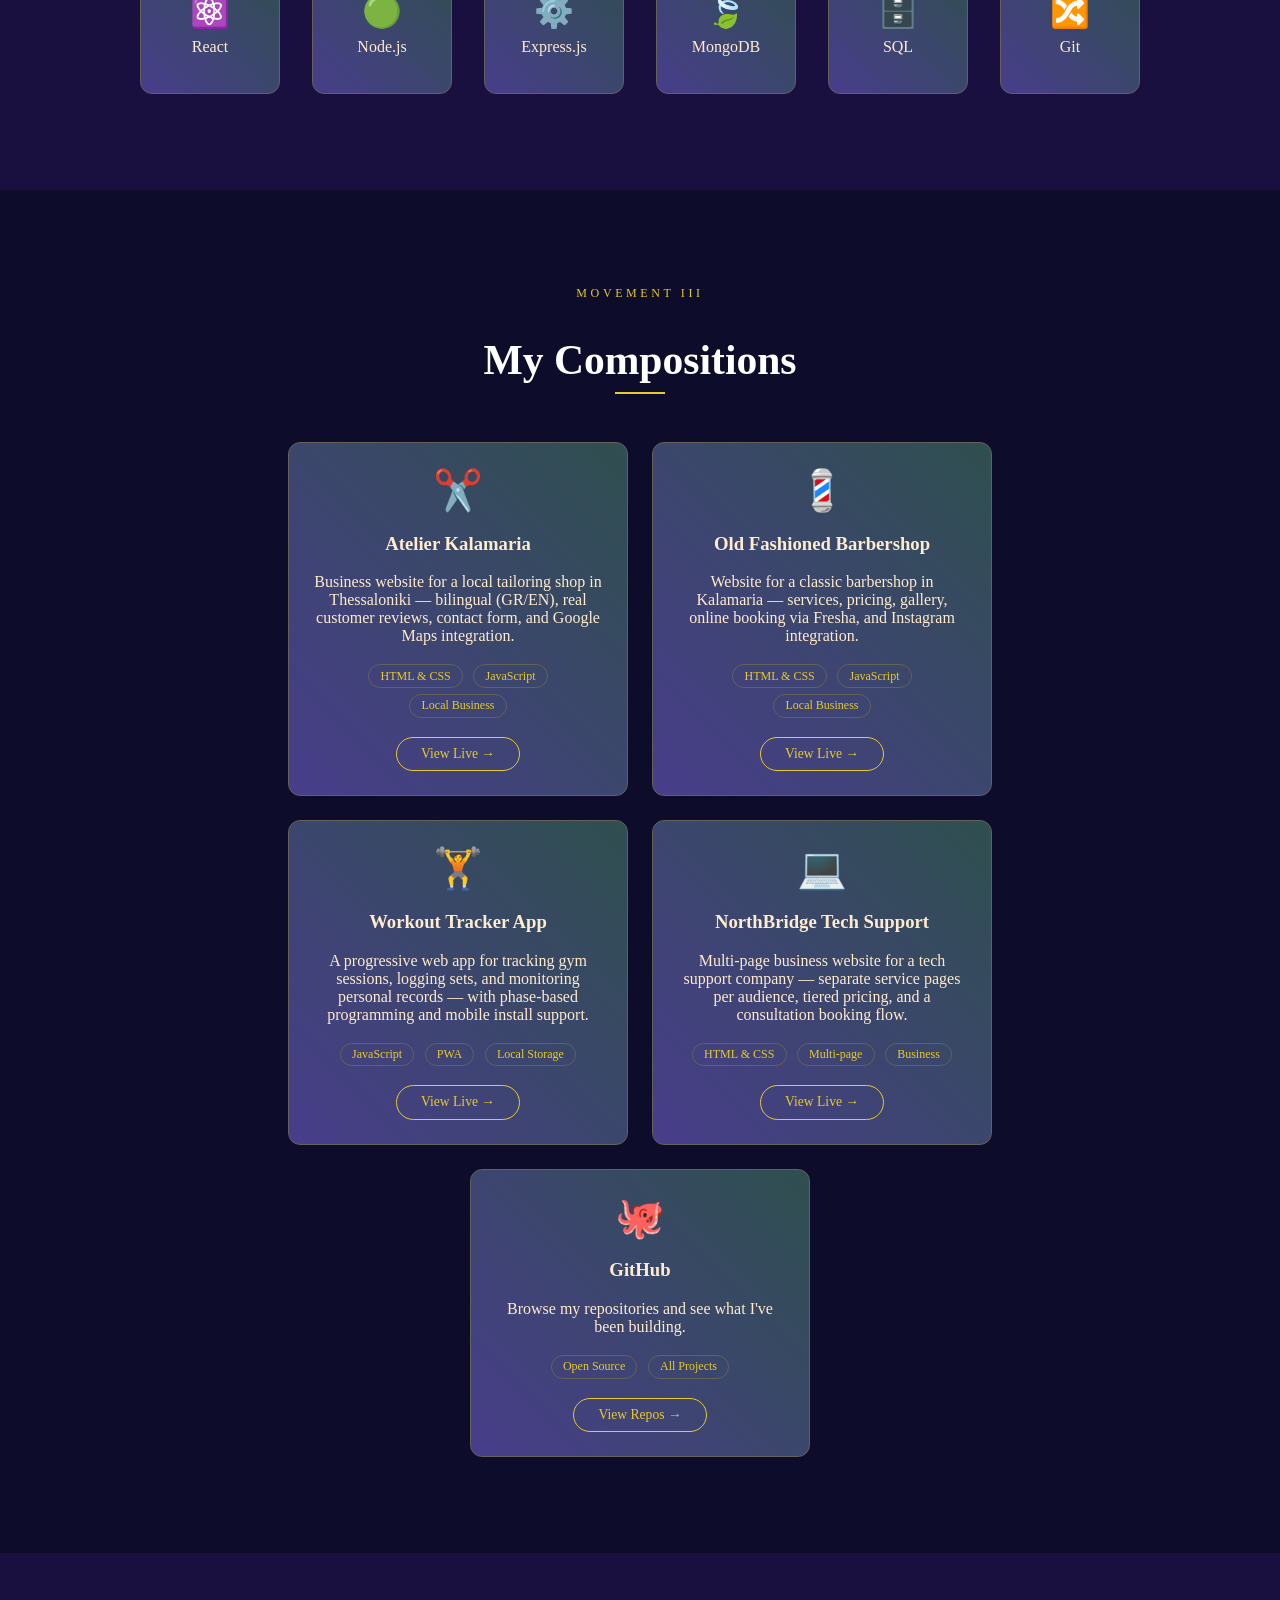
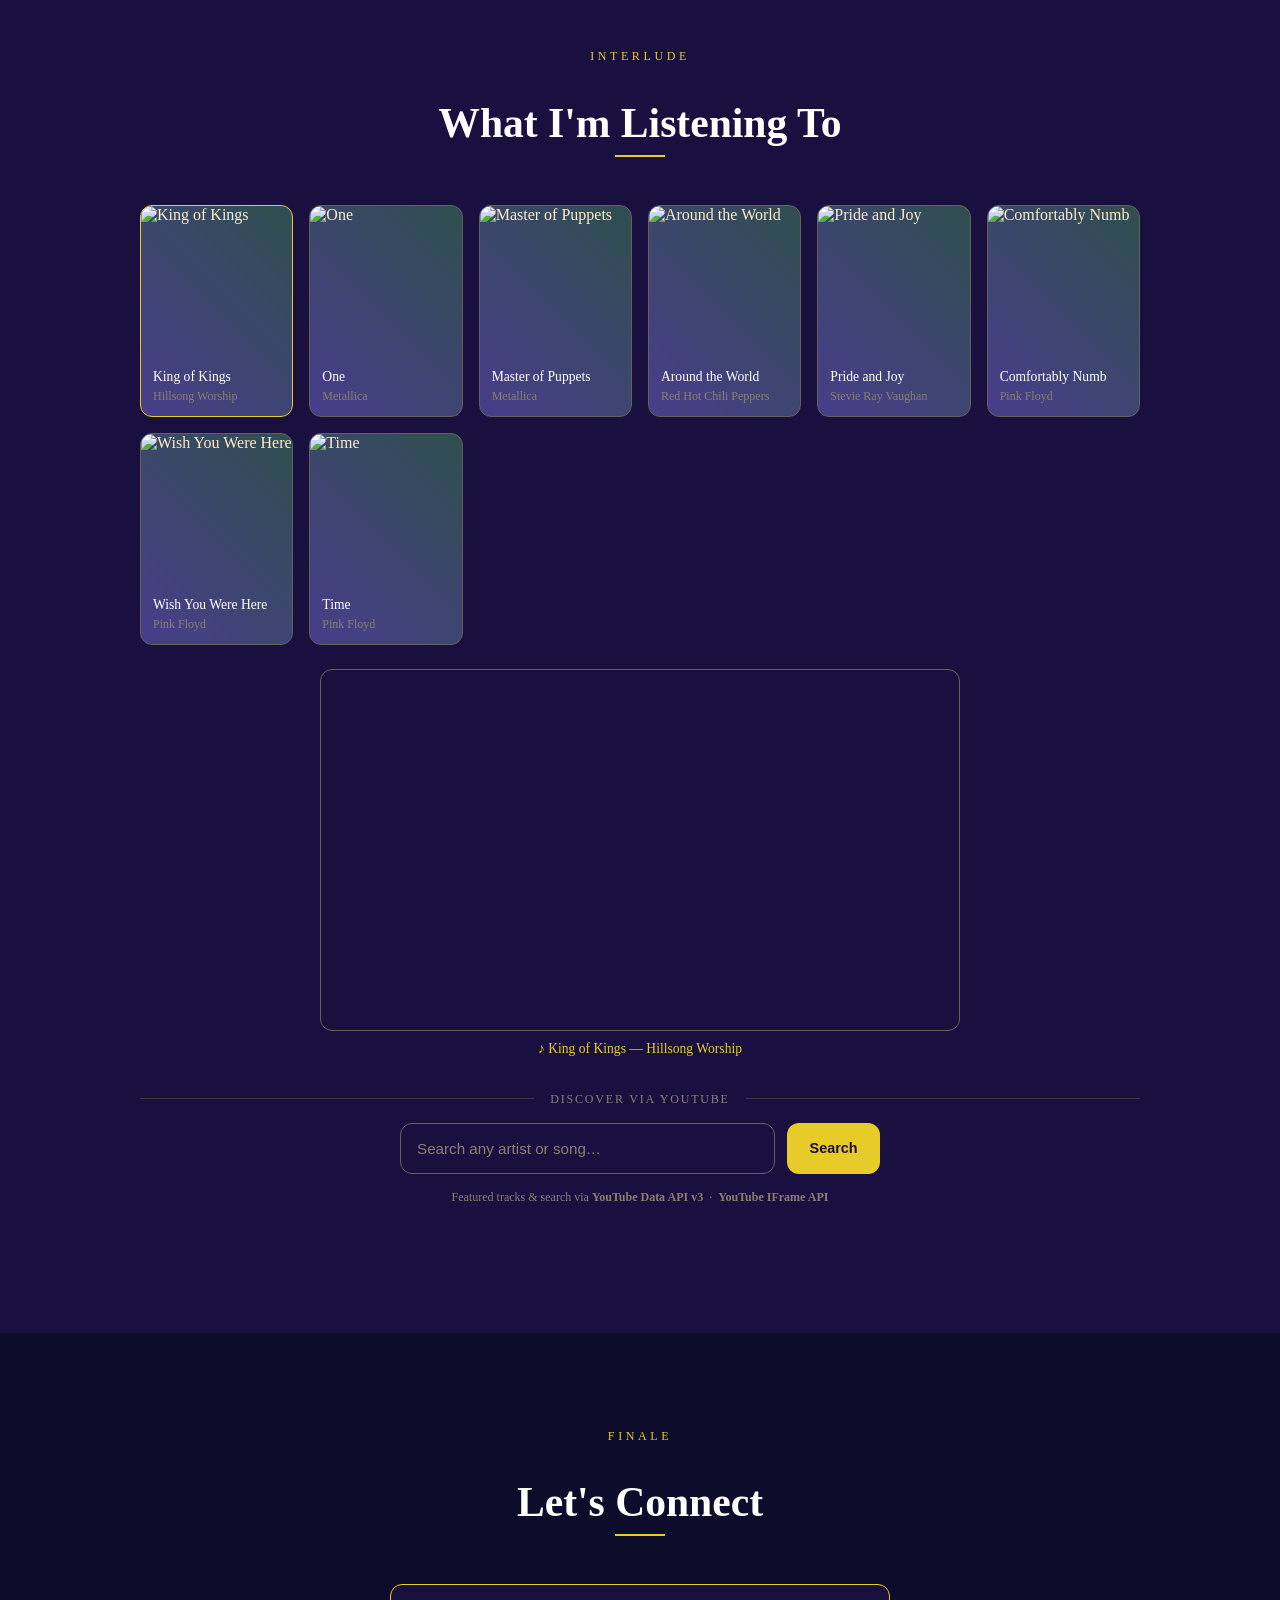
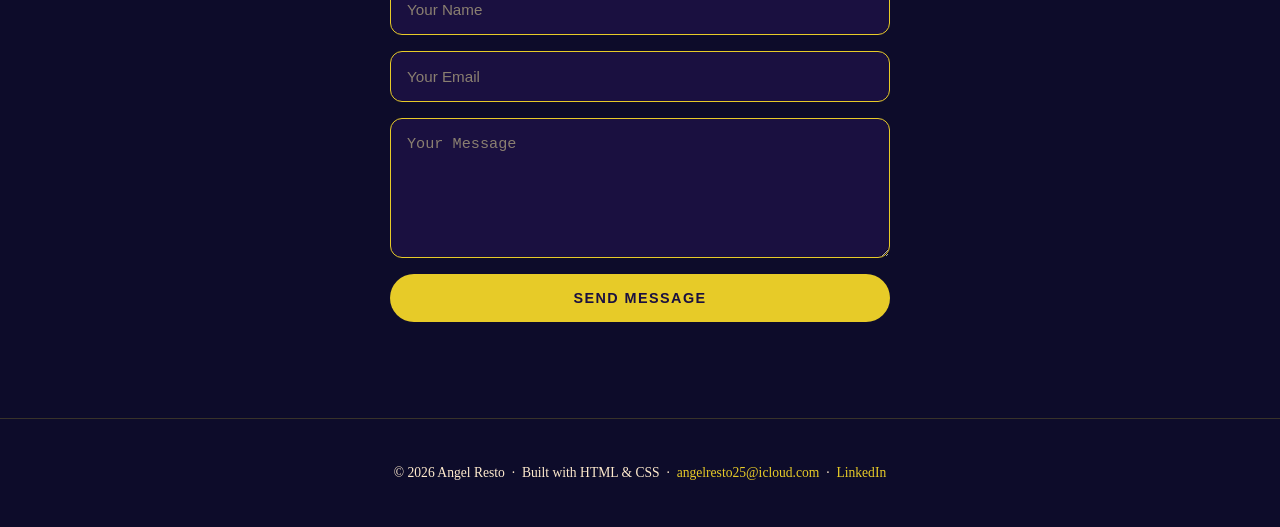
==== commit ae44a1ff: "Add animated hero gradient and floating symbol canvas - Hero section cycles through dark purples via" ====
--- a/index.html
+++ b/index.html
@@ -7,8 +7,9 @@
     <script src="https://www.youtube.com/iframe_api"></script>                                                     
     <title> Angel | Full-Stack Developer</title>
   </head>                                                                                         
-  <body>                                                    
-                                                                                                  
+  <body>
+    <canvas id="float-canvas"></canvas>
+
     <!--Navigation-->                                       
 
     <nav>
--- a/styles.css
+++ b/styles.css
@@ -48,6 +48,12 @@
 }
 
 /* ── Hero ── */
+@keyframes heroGradient {
+    0%   { background-position: 0% 50%; }
+    50%  { background-position: 100% 50%; }
+    100% { background-position: 0% 50%; }
+}
+
 #hero {
     position: relative;
     padding: 6em 2em 3em;
@@ -57,6 +63,19 @@
     justify-content: center;
     min-height: 40vh;
     text-align: center;
+    background: linear-gradient(-45deg, #1a1040, #0d0c2a, #2a1a50, #12082e);
+    background-size: 400% 400%;
+    animation: heroGradient 10s ease-in-out infinite;
+}
+
+#float-canvas {
+    position: fixed;
+    top: 0;
+    left: 0;
+    width: 100%;
+    height: 100%;
+    pointer-events: none;
+    z-index: 0;
 }
 
 .hero-eyebrow {
